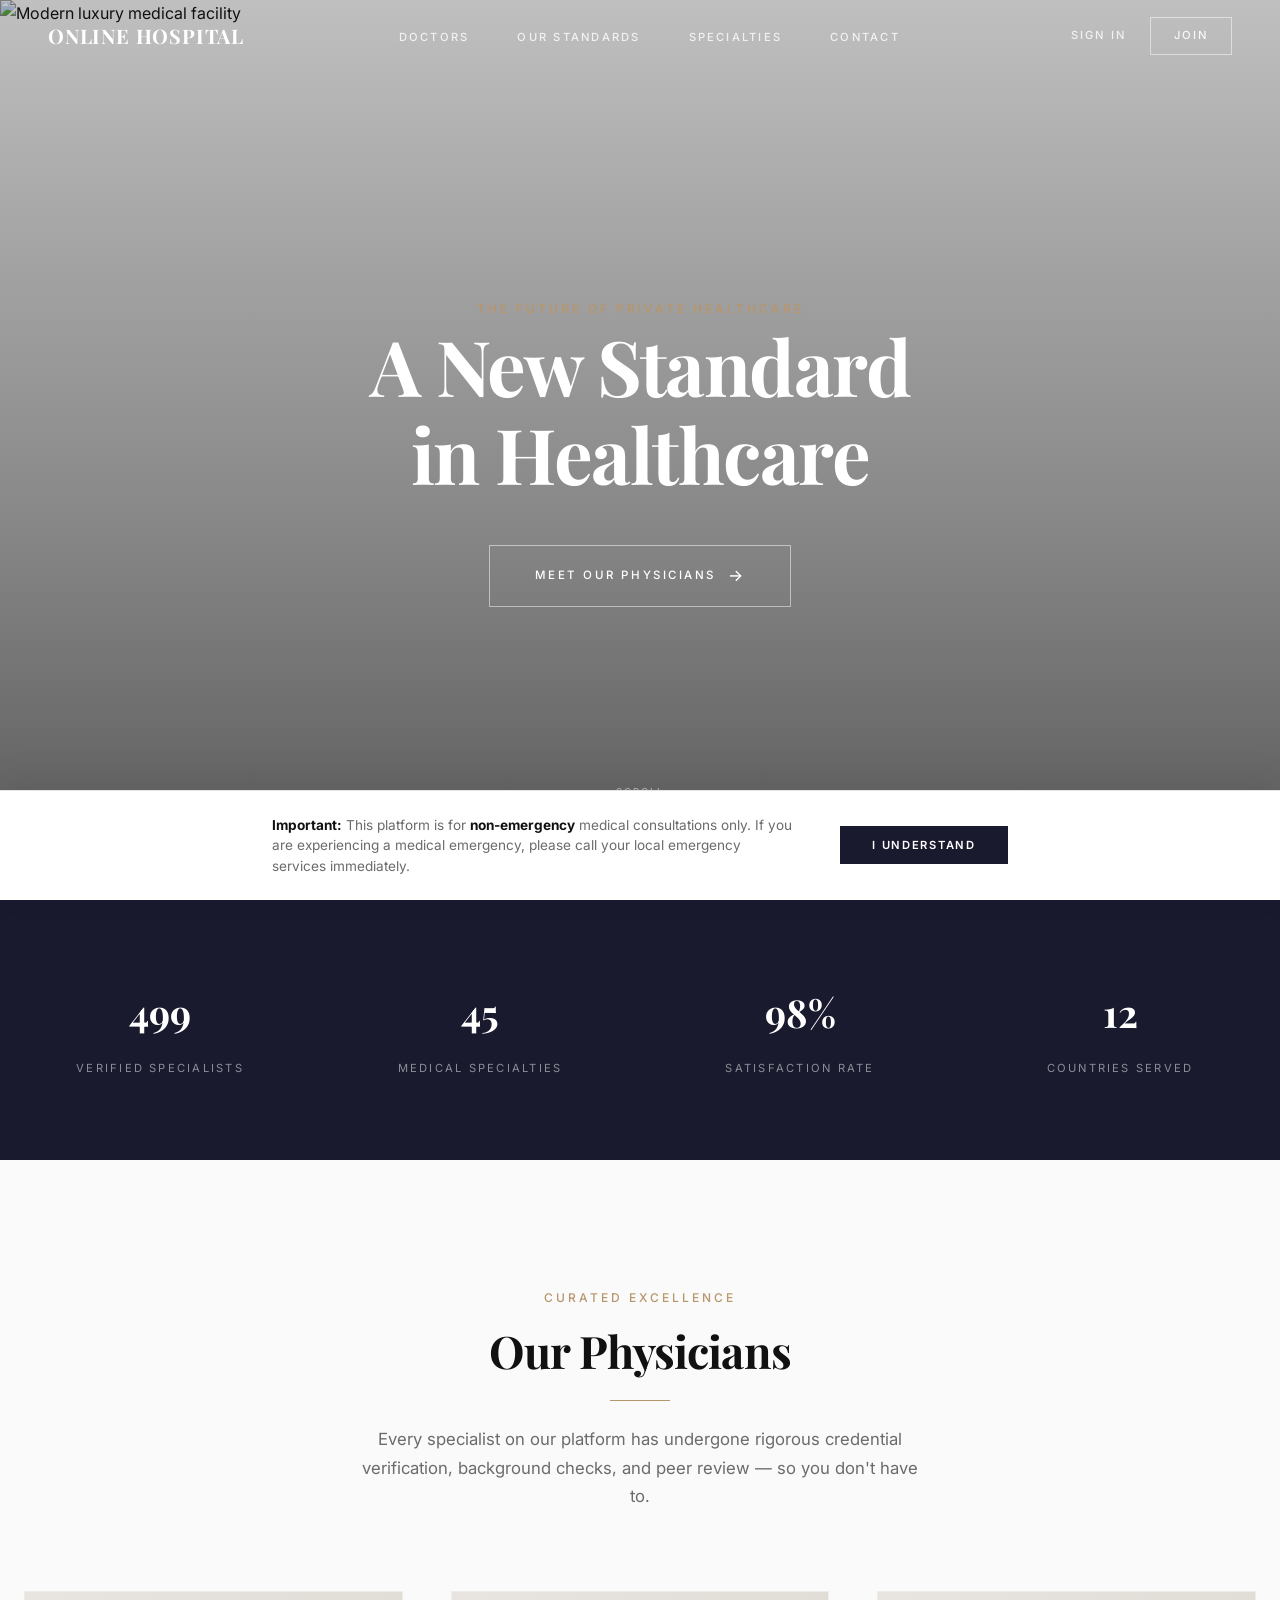
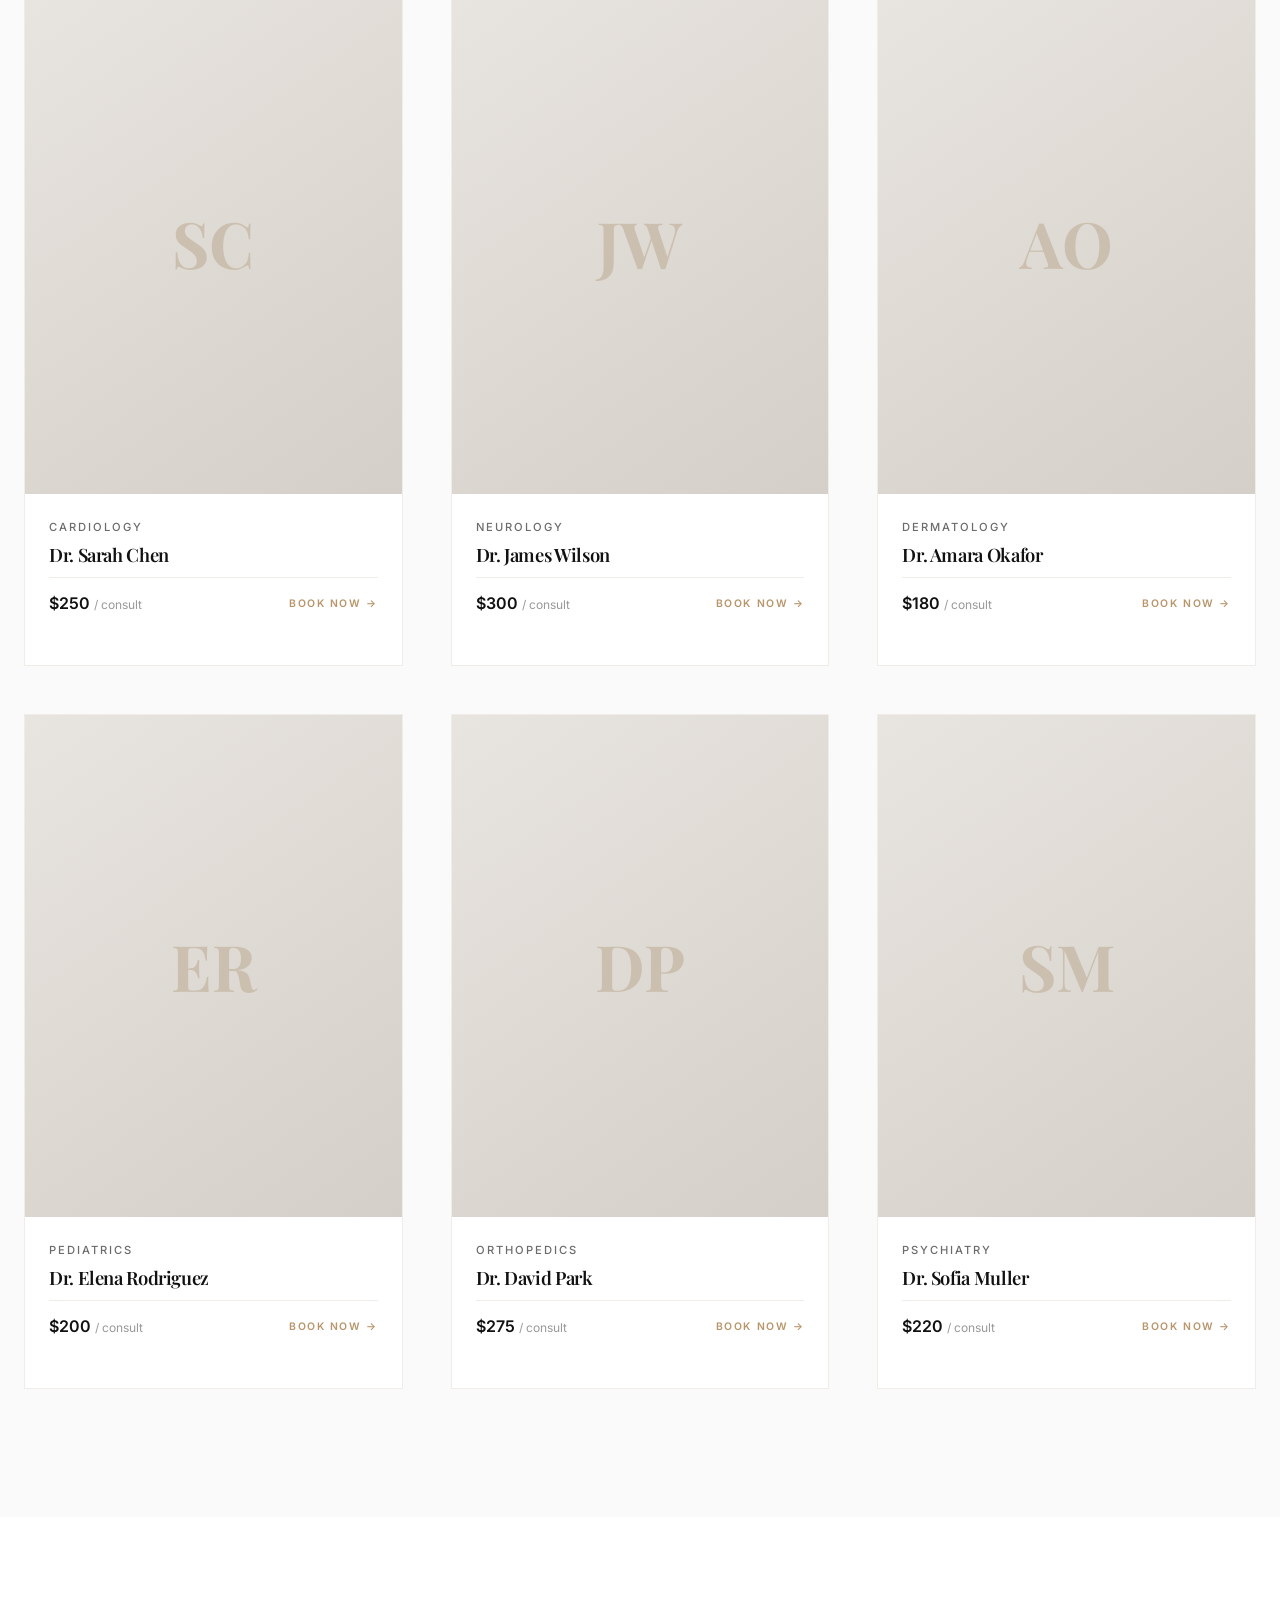
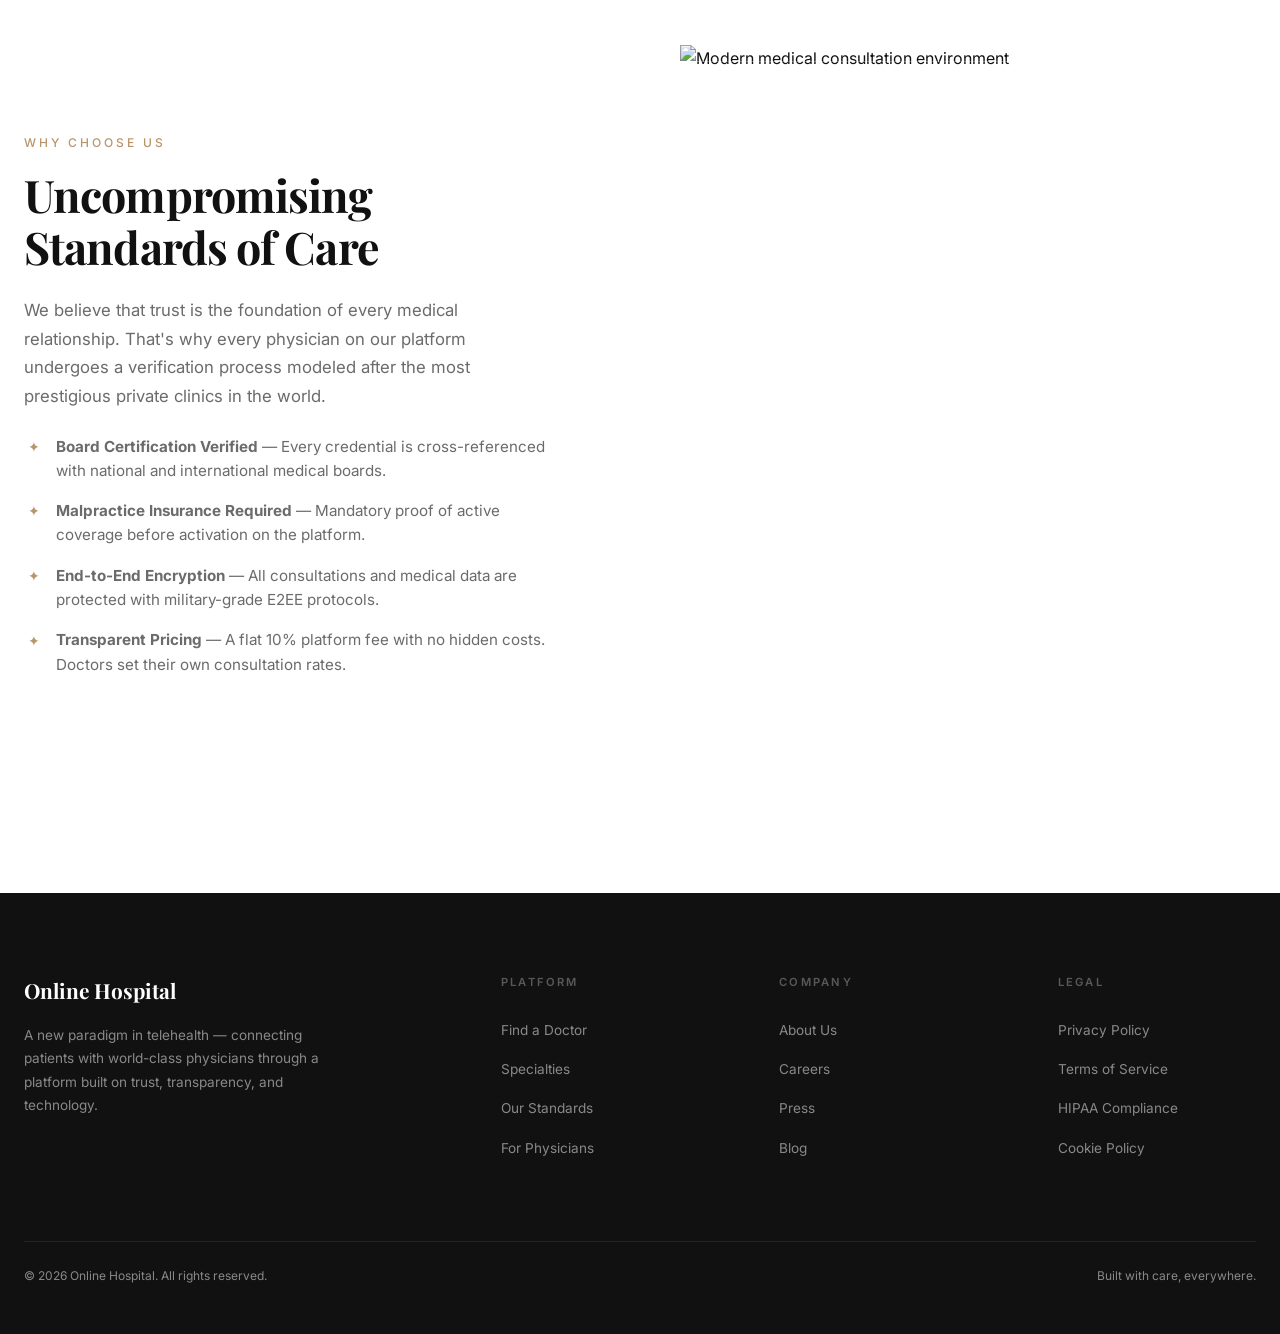
==== index.html @ 2ed3ef81 "Initial commit: Luxury Doctor Dashboard, Auth System, and Database Architecture" ====
<!DOCTYPE html>
<html lang="en">

<head>
    <meta charset="UTF-8">
    <meta name="viewport" content="width=device-width, initial-scale=1.0">
    <title>Online Hospital — A New Standard in Healthcare</title>
    <meta name="description" content="Experience world-class medical consultations with rigorously vetted specialists. Online Hospital connects you with verified doctors in a premium, secure telehealth environment.">

    <!-- Fonts -->
    <link rel="preconnect" href="https://fonts.googleapis.com">
    <link rel="preconnect" href="https://fonts.gstatic.com" crossorigin>
    <link href="https://fonts.googleapis.com/css2?family=Inter:wght@300;400;500;600;700&family=Playfair+Display:ital,wght@0,400;0,600;0,700;1,400&display=swap" rel="stylesheet">

    <!-- Stylesheet -->
    <link rel="stylesheet" href="css/style.css">

    <!-- Favicon (inline SVG) -->
    <link rel="icon" href="data:image/svg+xml,<svg xmlns='http://www.w3.org/2000/svg' viewBox='0 0 100 100'><text y='.9em' font-size='90'>⚕</text></svg>">
</head>

<body>

    <!-- ═══════════════════════════════════════════════
         NAVIGATION
         ═══════════════════════════════════════════════ -->
    <nav class="nav" id="main-nav" role="navigation" aria-label="Main navigation">
        <div class="nav__inner">
            <a href="#" class="nav__logo">ONLINE HOSPITAL</a>

            <ul class="nav__links">
                <li><a href="#doctors" class="nav__link">Doctors</a></li>
                <li><a href="#standards" class="nav__link">Our Standards</a></li>
                <li><a href="#specialties" class="nav__link">Specialties</a></li>
                <li><a href="#contact" class="nav__link">Contact</a></li>
            </ul>

            <div class="nav__auth">
                <a href="login.html" class="nav__link nav__auth-link">Sign In</a>
                <a href="register.html" class="nav__link nav__auth-link nav__auth-link--join">Join</a>
            </div>

            <button class="nav__toggle" id="nav-toggle" aria-label="Toggle navigation">
                <span></span>
                <span></span>
                <span></span>
            </button>
        </div>
    </nav>


    <!-- ═══════════════════════════════════════════════
         HERO SECTION
         ═══════════════════════════════════════════════ -->
    <section class="hero" id="hero">
        <div class="hero__media">
            <img src="https://images.unsplash.com/photo-1631217868264-e5b90bb7e133?q=80&w=2791&auto=format&fit=crop"
                 alt="Modern luxury medical facility"
                 loading="eager">
        </div>
        <div class="hero__overlay"></div>

        <div class="hero__content">
            <span class="text-overline hero__subtitle">The Future of Private Healthcare</span>
            <h1 class="heading-serif heading-serif--hero hero__title">
                A New Standard<br>in Healthcare
            </h1>
            <a href="#doctors" class="hero__cta" id="hero-cta">
                Meet Our Physicians
                <span class="hero__cta-arrow">→</span>
            </a>
        </div>

        <div class="hero__scroll-indicator">
            <span>Scroll</span>
            <div class="hero__scroll-line"></div>
        </div>
    </section>


    <!-- ═══════════════════════════════════════════════
         STATS BAR
         ═══════════════════════════════════════════════ -->
    <section class="stats-bar" aria-label="Platform statistics">
        <div class="stats-bar__inner">
            <div class="stats-bar__item animate-on-scroll">
                <span class="stats-bar__number" data-count="500">0</span>
                <span class="stats-bar__label">Verified Specialists</span>
            </div>
            <div class="stats-bar__item animate-on-scroll">
                <span class="stats-bar__number" data-count="45">0</span>
                <span class="stats-bar__label">Medical Specialties</span>
            </div>
            <div class="stats-bar__item animate-on-scroll">
                <span class="stats-bar__number" data-count="98">0%</span>
                <span class="stats-bar__label">Satisfaction Rate</span>
            </div>
            <div class="stats-bar__item animate-on-scroll">
                <span class="stats-bar__number" data-count="12">0</span>
                <span class="stats-bar__label">Countries Served</span>
            </div>
        </div>
    </section>


    <!-- ═══════════════════════════════════════════════
         DOCTORS GRID ("Bestseller" Section)
         ═══════════════════════════════════════════════ -->
    <section class="section" id="doctors">
        <div class="section__inner">
            <div class="section__header animate-on-scroll">
                <span class="text-overline">Curated Excellence</span>
                <h2 class="heading-serif heading-serif--section">Our Physicians</h2>
                <div class="divider"></div>
                <p class="text-sans">
                    Every specialist on our platform has undergone rigorous credential verification,
                    background checks, and peer review — so you don't have to.
                </p>
            </div>

            <!-- Dynamic content loaded via JS -->
            <div id="doctors-container">
                <!-- Loading skeleton injected by JS -->
            </div>
        </div>
    </section>


    <!-- ═══════════════════════════════════════════════
         OUR STANDARDS (Editorial Section)
         ═══════════════════════════════════════════════ -->
    <section class="section section--alt" id="standards">
        <div class="section__inner">
            <div class="standards animate-on-scroll">
                <div class="standards__content">
                    <span class="text-overline standards__overline">Why Choose Us</span>
                    <h2 class="heading-serif heading-serif--section standards__title">
                        Uncompromising<br>Standards of Care
                    </h2>
                    <p class="standards__text">
                        We believe that trust is the foundation of every medical relationship.
                        That's why every physician on our platform undergoes a verification
                        process modeled after the most prestigious private clinics in the world.
                    </p>
                    <ul class="standards__list">
                        <li>
                            <span class="standards__list-icon">✦</span>
                            <span><strong>Board Certification Verified</strong> — Every credential is cross-referenced with national and international medical boards.</span>
                        </li>
                        <li>
                            <span class="standards__list-icon">✦</span>
                            <span><strong>Malpractice Insurance Required</strong> — Mandatory proof of active coverage before activation on the platform.</span>
                        </li>
                        <li>
                            <span class="standards__list-icon">✦</span>
                            <span><strong>End-to-End Encryption</strong> — All consultations and medical data are protected with military-grade E2EE protocols.</span>
                        </li>
                        <li>
                            <span class="standards__list-icon">✦</span>
                            <span><strong>Transparent Pricing</strong> — A flat 10% platform fee with no hidden costs. Doctors set their own consultation rates.</span>
                        </li>
                    </ul>
                </div>
                <div class="standards__image">
                    <img src="https://images.unsplash.com/photo-1666214280557-f1b5022eb634?q=80&w=2070&auto=format&fit=crop"
                         alt="Modern medical consultation environment"
                         loading="lazy">
                    <div class="standards__image-border"></div>
                </div>
            </div>
        </div>
    </section>


    <!-- ═══════════════════════════════════════════════
         FOOTER
         ═══════════════════════════════════════════════ -->
    <footer class="footer" id="contact">
        <div class="footer__inner">
            <div class="footer__brand">
                <div class="footer__brand-name">Online Hospital</div>
                <p class="footer__brand-text">
                    A new paradigm in telehealth — connecting patients with world-class
                    physicians through a platform built on trust, transparency, and technology.
                </p>
            </div>

            <div class="footer__col">
                <div class="footer__col-title">Platform</div>
                <ul class="footer__links">
                    <li><a href="#doctors">Find a Doctor</a></li>
                    <li><a href="#specialties">Specialties</a></li>
                    <li><a href="#standards">Our Standards</a></li>
                    <li><a href="#">For Physicians</a></li>
                </ul>
            </div>

            <div class="footer__col">
                <div class="footer__col-title">Company</div>
                <ul class="footer__links">
                    <li><a href="#">About Us</a></li>
                    <li><a href="#">Careers</a></li>
                    <li><a href="#">Press</a></li>
                    <li><a href="#">Blog</a></li>
                </ul>
            </div>

            <div class="footer__col">
                <div class="footer__col-title">Legal</div>
                <ul class="footer__links">
                    <li><a href="#">Privacy Policy</a></li>
                    <li><a href="#">Terms of Service</a></li>
                    <li><a href="#">HIPAA Compliance</a></li>
                    <li><a href="#">Cookie Policy</a></li>
                </ul>
            </div>
        </div>

        <div class="footer__bottom">
            <span>&copy; 2026 Online Hospital. All rights reserved.</span>
            <span>Built with care, everywhere.</span>
        </div>
    </footer>


    <!-- ═══════════════════════════════════════════════
         NON-EMERGENCY LEGAL GATEKEEPER
         ═══════════════════════════════════════════════ -->
    <div class="emergency-banner" id="emergency-banner" role="alert">
        <p class="emergency-banner__text">
            <strong>Important:</strong> This platform is for <strong>non-emergency</strong> medical consultations only.
            If you are experiencing a medical emergency, please call your local emergency services immediately.
        </p>
        <button class="emergency-banner__btn" id="emergency-confirm" onclick="dismissEmergencyBanner()">
            I Understand
        </button>
    </div>


    <!-- ═══════════════════════════════════════════════
         JAVASCRIPT
         ═══════════════════════════════════════════════ -->
    <script>
    (function () {
        'use strict';

        // ── Configuration ───────────────────────────
        const API_URL = 'api/get_doctors.php';
        const SKELETON_COUNT = 6;

        // High-quality portrait placeholders (medical professional style)
        const PORTRAIT_POOL = [
            'https://images.unsplash.com/photo-1612349317150-e413f6a5b16d?q=80&w=600&auto=format&fit=crop&crop=face',
            'https://images.unsplash.com/photo-1559839734-2b71ea197ec2?q=80&w=600&auto=format&fit=crop&crop=face',
            'https://images.unsplash.com/photo-1622253692010-333f2da6031d?q=80&w=600&auto=format&fit=crop&crop=face',
            'https://images.unsplash.com/photo-1594824476967-48c8b964273f?q=80&w=600&auto=format&fit=crop&crop=face',
            'https://images.unsplash.com/photo-1537368910025-700350fe46c7?q=80&w=600&auto=format&fit=crop&crop=face',
            'https://images.unsplash.com/photo-1582750433449-648ed127bb54?q=80&w=600&auto=format&fit=crop&crop=face',
        ];

        // ── DOM References ──────────────────────────
        const doctorsContainer = document.getElementById('doctors-container');
        const nav = document.getElementById('main-nav');
        const emergencyBanner = document.getElementById('emergency-banner');


        // ── 1. Navigation Scroll Effect ─────────────
        let lastScroll = 0;
        window.addEventListener('scroll', () => {
            const scrollY = window.scrollY;
            if (scrollY > 80) {
                nav.classList.add('nav--scrolled');
            } else {
                nav.classList.remove('nav--scrolled');
            }
            lastScroll = scrollY;
        }, { passive: true });


        // ── 2. Scroll Animations (IntersectionObserver) ──
        const animateElements = document.querySelectorAll('.animate-on-scroll');
        if ('IntersectionObserver' in window) {
            const observer = new IntersectionObserver((entries) => {
                entries.forEach((entry) => {
                    if (entry.isIntersecting) {
                        entry.target.classList.add('animate-on-scroll--visible');
                        observer.unobserve(entry.target);
                    }
                });
            }, {
                threshold: 0.15,
                rootMargin: '0px 0px -50px 0px'
            });

            animateElements.forEach(el => observer.observe(el));
        } else {
            // Fallback: make all visible
            animateElements.forEach(el => el.classList.add('animate-on-scroll--visible'));
        }


        // ── 3. Counter Animation for Stats ──────────
        const counters = document.querySelectorAll('[data-count]');
        const counterObserver = new IntersectionObserver((entries) => {
            entries.forEach(entry => {
                if (entry.isIntersecting) {
                    const el = entry.target;
                    const target = parseInt(el.dataset.count, 10);
                    const suffix = el.textContent.replace(/[0-9]/g, '');
                    animateCounter(el, target, suffix);
                    counterObserver.unobserve(el);
                }
            });
        }, { threshold: 0.5 });

        counters.forEach(c => counterObserver.observe(c));

        function animateCounter(el, target, suffix) {
            const duration = 1800;
            const start = performance.now();

            function tick(now) {
                const elapsed = now - start;
                const progress = Math.min(elapsed / duration, 1);
                // Ease out cubic
                const ease = 1 - Math.pow(1 - progress, 3);
                const current = Math.round(ease * target);
                el.textContent = current.toLocaleString() + suffix;
                if (progress < 1) requestAnimationFrame(tick);
            }
            requestAnimationFrame(tick);
        }


        // ── 4. Emergency Banner ─────────────────────
        window.dismissEmergencyBanner = function () {
            emergencyBanner.classList.add('emergency-banner--hidden');
            sessionStorage.setItem('emergency_confirmed', 'true');
        };

        // Check if already confirmed this session
        if (sessionStorage.getItem('emergency_confirmed') === 'true') {
            emergencyBanner.classList.add('emergency-banner--hidden');
        }


        // ── 5. Skeleton Loader ──────────────────────
        function renderSkeletons() {
            let html = '<div class="loading-grid">';
            for (let i = 0; i < SKELETON_COUNT; i++) {
                html += `
                    <div class="skeleton-card">
                        <div class="skeleton-card__img"></div>
                        <div class="skeleton-card__body">
                            <div class="skeleton-card__line skeleton-card__line--short"></div>
                            <div class="skeleton-card__line"></div>
                            <div class="skeleton-card__line skeleton-card__line--xs"></div>
                        </div>
                    </div>`;
            }
            html += '</div>';
            doctorsContainer.innerHTML = html;
        }


        // ── 6. Doctor Card Builder ──────────────────
        function buildDoctorCard(doctor, index) {
            // Derive display name from email (before @), or use fallback
            const rawName = doctor.email
                ? doctor.email.split('@')[0].replace(/[._]/g, ' ')
                : 'Physician';
            const displayName = rawName
                .split(' ')
                .map(w => w.charAt(0).toUpperCase() + w.slice(1))
                .join(' ');

            const initials = displayName.split(' ').map(w => w[0]).join('').substring(0, 2).toUpperCase();

            const specialty = doctor.specialties || 'General Medicine';
            const fee = doctor.consultation_fee
                ? `$${parseFloat(doctor.consultation_fee).toFixed(0)}`
                : 'Inquire';

            const portrait = PORTRAIT_POOL[index % PORTRAIT_POOL.length];

            return `
            <article class="doctor-card animate-on-scroll" data-uuid="${doctor.uuid || ''}">
                <div class="doctor-card__image-wrapper">
                    <img src="${portrait}"
                         alt="Dr. ${displayName}"
                         loading="lazy"
                         onerror="this.parentElement.innerHTML='<div class=\\'doctor-card__avatar-placeholder\\'>${initials}</div>'">
                    <span class="doctor-card__badge">Verified</span>
                </div>
                <div class="doctor-card__body">
                    <span class="text-label doctor-card__specialty">${specialty}</span>
                    <h3 class="heading-serif heading-serif--card doctor-card__name">Dr. ${displayName}</h3>
                    <div class="doctor-card__meta">
                        <span class="doctor-card__fee">${fee} <span>/ consult</span></span>
                        <span class="doctor-card__cta">Book Now →</span>
                    </div>
                </div>
            </article>`;
        }


        // ── 7. Render Empty State ───────────────────
        function renderEmptyState() {
            doctorsContainer.innerHTML = `
                <div class="empty-state">
                    <div class="empty-state__icon">⚕</div>
                    <h3 class="empty-state__title">Coming Soon</h3>
                    <p class="empty-state__text">
                        Our verification team is currently reviewing physician applications.<br>
                        Check back shortly to meet our curated specialists.
                    </p>
                </div>`;
        }


        // ── 8. Render Demo Doctors (Fallback) ───────
        function renderDemoDoctors() {
            const demoDoctors = [
                { email: 'sarah.chen@hospital.com', specialties: 'Cardiology', consultation_fee: '250', uuid: 'demo-1' },
                { email: 'james.wilson@hospital.com', specialties: 'Neurology', consultation_fee: '300', uuid: 'demo-2' },
                { email: 'amara.okafor@hospital.com', specialties: 'Dermatology', consultation_fee: '180', uuid: 'demo-3' },
                { email: 'elena.rodriguez@hospital.com', specialties: 'Pediatrics', consultation_fee: '200', uuid: 'demo-4' },
                { email: 'david.park@hospital.com', specialties: 'Orthopedics', consultation_fee: '275', uuid: 'demo-5' },
                { email: 'sofia.muller@hospital.com', specialties: 'Psychiatry', consultation_fee: '220', uuid: 'demo-6' },
            ];

            let html = '<div class="doctor-grid">';
            demoDoctors.forEach((doc, i) => {
                html += buildDoctorCard(doc, i);
            });
            html += '</div>';
            doctorsContainer.innerHTML = html;

            // Re-observe new cards for scroll animation
            requestAnimationFrame(() => {
                document.querySelectorAll('.doctor-card.animate-on-scroll').forEach(el => {
                    if ('IntersectionObserver' in window) {
                        const obs = new IntersectionObserver((entries) => {
                            entries.forEach(entry => {
                                if (entry.isIntersecting) {
                                    entry.target.style.animationDelay = `${Array.from(entry.target.parentElement.children).indexOf(entry.target) * 0.1}s`;
                                    entry.target.classList.add('animate-on-scroll--visible');
                                    obs.unobserve(entry.target);
                                }
                            });
                        }, { threshold: 0.1 });
                        obs.observe(el);
                    } else {
                        el.classList.add('animate-on-scroll--visible');
                    }
                });
            });
        }


        // ── 9. Fetch Doctors from API ───────────────
        async function fetchDoctors() {
            renderSkeletons();

            try {
                const response = await fetch(API_URL);

                if (response.status === 404) {
                    // No verified doctors yet — show demo data
                    setTimeout(() => renderDemoDoctors(), 800);
                    return;
                }

                if (!response.ok) {
                    throw new Error(`HTTP ${response.status}`);
                }

                const data = await response.json();

                if (!data.records || data.records.length === 0) {
                    setTimeout(() => renderDemoDoctors(), 800);
                    return;
                }

                // Render real doctors
                let html = '<div class="doctor-grid">';
                data.records.forEach((doc, i) => {
                    html += buildDoctorCard(doc, i);
                });
                html += '</div>';

                setTimeout(() => {
                    doctorsContainer.innerHTML = html;

                    // Stagger card animations
                    requestAnimationFrame(() => {
                        document.querySelectorAll('.doctor-card.animate-on-scroll').forEach((el, idx) => {
                            setTimeout(() => {
                                el.classList.add('animate-on-scroll--visible');
                            }, idx * 100);
                        });
                    });
                }, 600);

            } catch (err) {
                console.warn('API unavailable, using demo data:', err.message);
                setTimeout(() => renderDemoDoctors(), 800);
            }
        }


        // ── 10. Smooth Scroll for Anchor Links ──────
        document.querySelectorAll('a[href^="#"]').forEach(link => {
            link.addEventListener('click', (e) => {
                const targetId = link.getAttribute('href');
                if (targetId === '#') return;
                const target = document.querySelector(targetId);
                if (target) {
                    e.preventDefault();
                    target.scrollIntoView({ behavior: 'smooth', block: 'start' });
                }
            });
        });


        // ── Initialize ─────────────────────────────
        fetchDoctors();

    })();
    </script>

</body>

</html>
---- css/style.css ----
/* ═══════════════════════════════════════════════════════
   ONLINE HOSPITAL — Luxury Concierge Aesthetic
   Typography: Playfair Display (Serif) + Inter (Sans)
   Palette: Alabaster, Onyx, Warm Taupe, Soft Gold
   ═══════════════════════════════════════════════════════ */

/* ── 0. CSS Custom Properties (Design Tokens) ────────── */
:root {
  /* Colors */
  --color-bg:           #FAFAFA;
  --color-bg-pure:      #FFFFFF;
  --color-text:         #111111;
  --color-text-muted:   #6B6B6B;
  --color-text-light:   #999999;
  --color-accent:       #1A1A2E;     /* Deep Navy */
  --color-accent-warm:  #B8956A;     /* Soft Gold / Bronze */
  --color-accent-taupe: #C4B5A0;     /* Warm Taupe */
  --color-border:       #E8E4DF;
  --color-border-light: #F0ECE8;
  --color-hero-overlay: rgba(17, 17, 17, 0.45);
  --color-card-hover:   #FDFCFB;

  /* Typography */
  --font-serif:   'Playfair Display', 'Georgia', serif;
  --font-sans:    'Inter', 'Helvetica Neue', Arial, sans-serif;

  /* Spacing */
  --space-xs:  0.5rem;
  --space-sm:  1rem;
  --space-md:  1.5rem;
  --space-lg:  3rem;
  --space-xl:  5rem;
  --space-2xl: 8rem;

  /* Layout */
  --max-width: 1280px;
  --nav-height: 72px;

  /* Transitions */
  --ease-out: cubic-bezier(0.25, 0.46, 0.45, 0.94);
  --ease-smooth: cubic-bezier(0.4, 0, 0.2, 1);
}


/* ── 1. Reset & Base ─────────────────────────────────── */
*, *::before, *::after {
  margin: 0;
  padding: 0;
  box-sizing: border-box;
}

html {
  font-size: 16px;
  scroll-behavior: smooth;
  -webkit-font-smoothing: antialiased;
  -moz-osx-font-smoothing: grayscale;
}

body {
  font-family: var(--font-sans);
  color: var(--color-text);
  background-color: var(--color-bg);
  line-height: 1.7;
  overflow-x: hidden;
}

img {
  display: block;
  max-width: 100%;
  height: auto;
}

a {
  text-decoration: none;
  color: inherit;
}

button {
  font-family: inherit;
  cursor: pointer;
  border: none;
  background: none;
}

::selection {
  background: var(--color-accent-warm);
  color: var(--color-bg-pure);
}


/* ── 2. Typography ───────────────────────────────────── */
.heading-serif {
  font-family: var(--font-serif);
  font-weight: 700;
  line-height: 1.15;
  letter-spacing: -0.02em;
  color: var(--color-text);
}

.heading-serif--hero {
  font-size: clamp(2.8rem, 6vw, 5.5rem);
  color: var(--color-bg-pure);
}

.heading-serif--section {
  font-size: clamp(2rem, 3.5vw, 3.2rem);
}

.heading-serif--card {
  font-size: 1.15rem;
  font-weight: 600;
}

.text-sans {
  font-family: var(--font-sans);
  font-weight: 400;
  line-height: 1.7;
}

.text-label {
  font-family: var(--font-sans);
  font-weight: 500;
  font-size: 0.7rem;
  letter-spacing: 0.18em;
  text-transform: uppercase;
  color: var(--color-text-muted);
}

.text-overline {
  font-family: var(--font-sans);
  font-weight: 500;
  font-size: 0.75rem;
  letter-spacing: 0.25em;
  text-transform: uppercase;
  color: var(--color-accent-warm);
}


/* ── 3. Navigation ───────────────────────────────────── */
.nav {
  position: fixed;
  top: 0;
  left: 0;
  right: 0;
  height: var(--nav-height);
  z-index: 1000;
  display: flex;
  align-items: center;
  justify-content: center;
  padding: 0 var(--space-lg);
  transition: background-color 0.4s var(--ease-smooth),
              box-shadow 0.4s var(--ease-smooth),
              backdrop-filter 0.4s var(--ease-smooth);
}

.nav--scrolled {
  background-color: rgba(250, 250, 250, 0.92);
  backdrop-filter: blur(20px);
  -webkit-backdrop-filter: blur(20px);
  box-shadow: 0 1px 0 var(--color-border);
}

.nav__inner {
  display: flex;
  align-items: center;
  justify-content: space-between;
  width: 100%;
  max-width: var(--max-width);
}

.nav__logo {
  font-family: var(--font-serif);
  font-weight: 700;
  font-size: 1.25rem;
  letter-spacing: 0.04em;
  color: var(--color-bg-pure);
  transition: color 0.4s var(--ease-smooth);
}

.nav--scrolled .nav__logo {
  color: var(--color-text);
}

.nav__links {
  display: flex;
  align-items: center;
  gap: var(--space-lg);
  list-style: none;
}

.nav__link {
  font-family: var(--font-sans);
  font-weight: 500;
  font-size: 0.7rem;
  letter-spacing: 0.2em;
  text-transform: uppercase;
  color: rgba(255, 255, 255, 0.8);
  transition: color 0.3s var(--ease-smooth);
  position: relative;
}

.nav__link::after {
  content: '';
  position: absolute;
  bottom: -4px;
  left: 0;
  width: 0;
  height: 1px;
  background-color: var(--color-accent-warm);
  transition: width 0.3s var(--ease-smooth);
}

.nav__link:hover::after {
  width: 100%;
}

.nav__link:hover {
  color: var(--color-bg-pure);
}

.nav--scrolled .nav__link {
  color: var(--color-text-muted);
}

.nav--scrolled .nav__link:hover {
  color: var(--color-text);
}

/* Mobile nav toggle */
.nav__toggle {
  display: none;
  flex-direction: column;
  gap: 5px;
  padding: 4px;
}

.nav__toggle span {
  display: block;
  width: 22px;
  height: 1.5px;
  background-color: var(--color-bg-pure);
  transition: background-color 0.3s var(--ease-smooth);
}

.nav--scrolled .nav__toggle span {
  background-color: var(--color-text);
}

/* Auth nav group (Sign In + Join) */
.nav__auth {
  display: flex;
  align-items: center;
  gap: 1.5rem;
  margin-left: 1rem;
}

.nav__auth-link {
  font-family: var(--font-sans);
  font-weight: 500;
  font-size: 0.7rem;
  letter-spacing: 0.2em;
  text-transform: uppercase;
  transition: color 0.3s var(--ease-smooth), border-color 0.3s var(--ease-smooth);
}

.nav__auth-link--join {
  padding: 0.5rem 1.4rem;
  border: 1px solid rgba(255, 255, 255, 0.5);
  color: rgba(255, 255, 255, 0.9);
  transition: all 0.35s var(--ease-smooth);
}

.nav__auth-link--join:hover {
  background-color: var(--color-bg-pure);
  color: var(--color-text);
  border-color: var(--color-bg-pure);
}

.nav--scrolled .nav__auth-link--join {
  border-color: var(--color-text);
  color: var(--color-text);
}

.nav--scrolled .nav__auth-link--join:hover {
  background-color: var(--color-text);
  color: var(--color-bg-pure);
  border-color: var(--color-text);
}


/* ── 4. Hero Section ─────────────────────────────────── */
.hero {
  position: relative;
  width: 100%;
  height: 100vh;
  min-height: 600px;
  display: flex;
  align-items: center;
  justify-content: center;
  overflow: hidden;
}

.hero__media {
  position: absolute;
  inset: 0;
  z-index: 0;
}

.hero__media img,
.hero__media video {
  width: 100%;
  height: 100%;
  object-fit: cover;
  object-position: center 30%;
}

.hero__overlay {
  position: absolute;
  inset: 0;
  background: linear-gradient(
    180deg,
    rgba(17, 17, 17, 0.25) 0%,
    rgba(17, 17, 17, 0.50) 60%,
    rgba(17, 17, 17, 0.70) 100%
  );
  z-index: 1;
}

.hero__content {
  position: relative;
  z-index: 2;
  text-align: center;
  max-width: 780px;
  padding: 0 var(--space-md);
  animation: heroFadeIn 1.2s var(--ease-out) forwards;
}

.hero__subtitle {
  margin-bottom: var(--space-md);
}

.hero__title {
  margin-bottom: var(--space-lg);
}

.hero__cta {
  display: inline-flex;
  align-items: center;
  gap: 0.75rem;
  padding: 1rem 2.8rem;
  border: 1px solid rgba(255, 255, 255, 0.5);
  color: var(--color-bg-pure);
  font-family: var(--font-sans);
  font-weight: 500;
  font-size: 0.72rem;
  letter-spacing: 0.22em;
  text-transform: uppercase;
  transition: all 0.4s var(--ease-smooth);
  position: relative;
  overflow: hidden;
}

.hero__cta::before {
  content: '';
  position: absolute;
  inset: 0;
  background: var(--color-bg-pure);
  transform: scaleX(0);
  transform-origin: left;
  transition: transform 0.5s var(--ease-smooth);
  z-index: -1;
}

.hero__cta:hover {
  color: var(--color-text);
  border-color: var(--color-bg-pure);
}

.hero__cta:hover::before {
  transform: scaleX(1);
}

.hero__cta-arrow {
  transition: transform 0.3s var(--ease-smooth);
  font-size: 1rem;
}

.hero__cta:hover .hero__cta-arrow {
  transform: translateX(4px);
}

.hero__scroll-indicator {
  position: absolute;
  bottom: var(--space-lg);
  left: 50%;
  transform: translateX(-50%);
  z-index: 2;
  display: flex;
  flex-direction: column;
  align-items: center;
  gap: 0.75rem;
  color: rgba(255, 255, 255, 0.5);
  animation: scrollBounce 2s infinite;
}

.hero__scroll-indicator span {
  font-size: 0.6rem;
  letter-spacing: 0.2em;
  text-transform: uppercase;
  font-family: var(--font-sans);
  font-weight: 500;
}

.hero__scroll-line {
  width: 1px;
  height: 40px;
  background: linear-gradient(to bottom, rgba(255,255,255,0.5), transparent);
}


/* ── 5. Section Containers ───────────────────────────── */
.section {
  padding: var(--space-2xl) var(--space-md);
}

.section__inner {
  max-width: var(--max-width);
  margin: 0 auto;
}

.section__header {
  text-align: center;
  margin-bottom: var(--space-xl);
}

.section__header .text-overline {
  margin-bottom: var(--space-sm);
  display: block;
}

.section__header .heading-serif--section {
  margin-bottom: var(--space-md);
}

.section__header .text-sans {
  max-width: 560px;
  margin: 0 auto;
  color: var(--color-text-muted);
  font-size: 1.05rem;
}

.section--alt {
  background-color: var(--color-bg-pure);
}

/* Divider */
.divider {
  width: 60px;
  height: 1px;
  background-color: var(--color-accent-warm);
  margin: var(--space-md) auto;
}


/* ── 6. Doctor Grid ("Bestseller" Cards) ─────────────── */
.doctor-grid {
  display: grid;
  grid-template-columns: repeat(auto-fill, minmax(290px, 1fr));
  gap: var(--space-lg);
}

.doctor-card {
  background: var(--color-bg-pure);
  border: 1px solid var(--color-border-light);
  overflow: hidden;
  transition: all 0.5s var(--ease-smooth);
  position: relative;
  cursor: pointer;
}

.doctor-card:hover {
  box-shadow: 0 20px 60px rgba(0, 0, 0, 0.08);
  transform: translateY(-4px);
}

.doctor-card__image-wrapper {
  position: relative;
  width: 100%;
  aspect-ratio: 3 / 4;
  overflow: hidden;
  background: linear-gradient(145deg, #E8E4DF 0%, #D4CFC8 100%);
}

.doctor-card__image-wrapper img {
  width: 100%;
  height: 100%;
  object-fit: cover;
  transition: transform 0.7s var(--ease-smooth);
}

.doctor-card:hover .doctor-card__image-wrapper img {
  transform: scale(1.04);
}

.doctor-card__badge {
  position: absolute;
  top: var(--space-sm);
  left: var(--space-sm);
  background: var(--color-bg-pure);
  padding: 0.35rem 0.75rem;
  font-size: 0.6rem;
  letter-spacing: 0.15em;
  text-transform: uppercase;
  font-weight: 600;
  color: var(--color-accent-warm);
  border: 1px solid var(--color-border);
}

.doctor-card__body {
  padding: var(--space-md) var(--space-md) var(--space-lg);
}

.doctor-card__specialty {
  display: block;
  margin-bottom: 0.4rem;
}

.doctor-card__name {
  margin-bottom: 0.75rem;
  transition: color 0.3s var(--ease-smooth);
}

.doctor-card:hover .doctor-card__name {
  color: var(--color-accent-warm);
}

.doctor-card__meta {
  display: flex;
  align-items: center;
  justify-content: space-between;
  padding-top: 0.75rem;
  border-top: 1px solid var(--color-border-light);
}

.doctor-card__fee {
  font-family: var(--font-sans);
  font-weight: 600;
  font-size: 1rem;
  color: var(--color-text);
}

.doctor-card__fee span {
  font-weight: 400;
  font-size: 0.75rem;
  color: var(--color-text-light);
}

.doctor-card__cta {
  font-size: 0.65rem;
  letter-spacing: 0.15em;
  text-transform: uppercase;
  font-weight: 600;
  color: var(--color-accent-warm);
  display: inline-flex;
  align-items: center;
  gap: 0.4rem;
  transition: gap 0.3s var(--ease-smooth);
}

.doctor-card:hover .doctor-card__cta {
  gap: 0.7rem;
}

/* Placeholder avatar (when no image) */
.doctor-card__avatar-placeholder {
  width: 100%;
  height: 100%;
  display: flex;
  align-items: center;
  justify-content: center;
  font-family: var(--font-serif);
  font-size: 4rem;
  font-weight: 700;
  color: var(--color-accent-taupe);
  opacity: 0.7;
}


/* ── 7. Standards / Editorial Section ────────────────── */
.standards {
  display: grid;
  grid-template-columns: 1fr 1fr;
  gap: var(--space-xl);
  align-items: center;
}

.standards__content {
  padding-right: var(--space-lg);
}

.standards__overline {
  margin-bottom: var(--space-sm);
  display: block;
}

.standards__title {
  margin-bottom: var(--space-md);
}

.standards__text {
  color: var(--color-text-muted);
  font-size: 1.05rem;
  margin-bottom: var(--space-md);
}

.standards__list {
  list-style: none;
  display: flex;
  flex-direction: column;
  gap: var(--space-sm);
}

.standards__list li {
  display: flex;
  align-items: flex-start;
  gap: 0.75rem;
  font-size: 0.95rem;
  color: var(--color-text-muted);
  line-height: 1.6;
}

.standards__list-icon {
  flex-shrink: 0;
  width: 20px;
  height: 20px;
  margin-top: 3px;
  display: flex;
  align-items: center;
  justify-content: center;
  color: var(--color-accent-warm);
  font-size: 0.85rem;
}

.standards__image {
  position: relative;
  aspect-ratio: 4 / 5;
  overflow: hidden;
}

.standards__image img {
  width: 100%;
  height: 100%;
  object-fit: cover;
}

.standards__image-border {
  position: absolute;
  inset: var(--space-sm);
  border: 1px solid rgba(255, 255, 255, 0.3);
  pointer-events: none;
}


/* ── 8. Stats Bar ────────────────────────────────────── */
.stats-bar {
  background-color: var(--color-accent);
  padding: var(--space-xl) var(--space-md);
}

.stats-bar__inner {
  max-width: var(--max-width);
  margin: 0 auto;
  display: grid;
  grid-template-columns: repeat(4, 1fr);
  gap: var(--space-lg);
  text-align: center;
}

.stats-bar__item {
  padding: 0 var(--space-sm);
}

.stats-bar__number {
  font-family: var(--font-serif);
  font-size: clamp(2rem, 3vw, 3rem);
  font-weight: 700;
  color: var(--color-bg-pure);
  margin-bottom: 0.5rem;
  display: block;
}

.stats-bar__label {
  font-family: var(--font-sans);
  font-size: 0.7rem;
  letter-spacing: 0.2em;
  text-transform: uppercase;
  color: rgba(255, 255, 255, 0.5);
}


/* ── 9. Non-Emergency Prompt (Legal Gatekeeper) ──────── */
.emergency-banner {
  position: fixed;
  bottom: 0;
  left: 0;
  right: 0;
  z-index: 2000;
  background: var(--color-bg-pure);
  border-top: 1px solid var(--color-border);
  padding: var(--space-md) var(--space-lg);
  display: flex;
  align-items: center;
  justify-content: center;
  gap: var(--space-lg);
  box-shadow: 0 -10px 40px rgba(0, 0, 0, 0.06);
  transform: translateY(0);
  transition: transform 0.5s var(--ease-smooth);
}

.emergency-banner--hidden {
  transform: translateY(100%);
  pointer-events: none;
}

.emergency-banner__text {
  font-size: 0.85rem;
  color: var(--color-text-muted);
  max-width: 520px;
  line-height: 1.5;
}

.emergency-banner__text strong {
  color: var(--color-text);
}

.emergency-banner__btn {
  padding: 0.75rem 2rem;
  background-color: var(--color-accent);
  color: var(--color-bg-pure);
  font-family: var(--font-sans);
  font-weight: 600;
  font-size: 0.7rem;
  letter-spacing: 0.15em;
  text-transform: uppercase;
  transition: background-color 0.3s var(--ease-smooth);
  white-space: nowrap;
  flex-shrink: 0;
}

.emergency-banner__btn:hover {
  background-color: #2a2a4e;
}


/* ── 10. Footer ──────────────────────────────────────── */
.footer {
  background-color: var(--color-text);
  color: rgba(255, 255, 255, 0.5);
  padding: var(--space-xl) var(--space-md) var(--space-lg);
}

.footer__inner {
  max-width: var(--max-width);
  margin: 0 auto;
  display: grid;
  grid-template-columns: 2fr 1fr 1fr 1fr;
  gap: var(--space-xl);
}

.footer__brand-name {
  font-family: var(--font-serif);
  font-size: 1.3rem;
  font-weight: 700;
  color: var(--color-bg-pure);
  margin-bottom: var(--space-sm);
}

.footer__brand-text {
  font-size: 0.85rem;
  line-height: 1.7;
  max-width: 320px;
}

.footer__col-title {
  font-family: var(--font-sans);
  font-weight: 600;
  font-size: 0.7rem;
  letter-spacing: 0.2em;
  text-transform: uppercase;
  color: rgba(255, 255, 255, 0.3);
  margin-bottom: var(--space-md);
}

.footer__links {
  list-style: none;
  display: flex;
  flex-direction: column;
  gap: 0.75rem;
}

.footer__links a {
  font-size: 0.85rem;
  transition: color 0.3s var(--ease-smooth);
}

.footer__links a:hover {
  color: var(--color-bg-pure);
}

.footer__bottom {
  max-width: var(--max-width);
  margin: var(--space-xl) auto 0;
  padding-top: var(--space-md);
  border-top: 1px solid rgba(255, 255, 255, 0.08);
  display: flex;
  align-items: center;
  justify-content: space-between;
  font-size: 0.75rem;
}


/* ── 11. Loading State ───────────────────────────────── */
.loading-grid {
  display: grid;
  grid-template-columns: repeat(auto-fill, minmax(290px, 1fr));
  gap: var(--space-lg);
}

.skeleton-card {
  overflow: hidden;
  border: 1px solid var(--color-border-light);
}

.skeleton-card__img {
  width: 100%;
  aspect-ratio: 3 / 4;
  background: linear-gradient(110deg, #F0ECE8 30%, #FAF8F6 50%, #F0ECE8 70%);
  background-size: 200% 100%;
  animation: shimmer 1.5s infinite;
}

.skeleton-card__body {
  padding: var(--space-md);
}

.skeleton-card__line {
  height: 12px;
  border-radius: 6px;
  background: linear-gradient(110deg, #F0ECE8 30%, #FAF8F6 50%, #F0ECE8 70%);
  background-size: 200% 100%;
  animation: shimmer 1.5s infinite;
  margin-bottom: 0.75rem;
}

.skeleton-card__line--short {
  width: 60%;
}

.skeleton-card__line--xs {
  width: 35%;
}


/* ── 12. Empty State ─────────────────────────────────── */
.empty-state {
  text-align: center;
  padding: var(--space-xl) var(--space-md);
}

.empty-state__icon {
  font-size: 3rem;
  margin-bottom: var(--space-md);
  opacity: 0.3;
}

.empty-state__title {
  font-family: var(--font-serif);
  font-size: 1.5rem;
  margin-bottom: var(--space-sm);
}

.empty-state__text {
  color: var(--color-text-muted);
  font-size: 0.95rem;
}


/* ── 13. Animations ──────────────────────────────────── */
@keyframes heroFadeIn {
  from {
    opacity: 0;
    transform: translateY(30px);
  }
  to {
    opacity: 1;
    transform: translateY(0);
  }
}

@keyframes scrollBounce {
  0%, 100% { transform: translateX(-50%) translateY(0); }
  50% { transform: translateX(-50%) translateY(8px); }
}

@keyframes shimmer {
  0% { background-position: 200% 0; }
  100% { background-position: -200% 0; }
}

@keyframes fadeInUp {
  from {
    opacity: 0;
    transform: translateY(24px);
  }
  to {
    opacity: 1;
    transform: translateY(0);
  }
}

.animate-on-scroll {
  opacity: 0;
  transform: translateY(24px);
  transition: opacity 0.7s var(--ease-smooth), transform 0.7s var(--ease-smooth);
}

.animate-on-scroll--visible {
  opacity: 1;
  transform: translateY(0);
}


/* ── 14. Responsive Design ───────────────────────────── */
@media (max-width: 1024px) {
  .standards {
    grid-template-columns: 1fr;
    gap: var(--space-lg);
  }

  .standards__content {
    padding-right: 0;
    order: 2;
  }

  .standards__image {
    order: 1;
    max-height: 500px;
  }

  .footer__inner {
    grid-template-columns: 1fr 1fr;
    gap: var(--space-lg);
  }
}

@media (max-width: 768px) {
  .nav__links {
    display: none;
  }

  .nav__auth {
    display: none;
  }

  .nav__toggle {
    display: flex;
  }

  .hero__content {
    padding: 0 var(--space-sm);
  }

  .stats-bar__inner {
    grid-template-columns: 1fr 1fr;
    gap: var(--space-md);
  }

  .doctor-grid {
    grid-template-columns: 1fr 1fr;
    gap: var(--space-md);
  }

  .section {
    padding: var(--space-xl) var(--space-sm);
  }

  .emergency-banner {
    flex-direction: column;
    text-align: center;
    gap: var(--space-sm);
    padding: var(--space-sm) var(--space-md);
  }

  .footer__inner {
    grid-template-columns: 1fr;
  }

  .footer__bottom {
    flex-direction: column;
    gap: var(--space-sm);
    text-align: center;
  }
}

@media (max-width: 480px) {
  .doctor-grid {
    grid-template-columns: 1fr;
  }

  .stats-bar__inner {
    grid-template-columns: 1fr;
    gap: var(--space-md);
  }
}
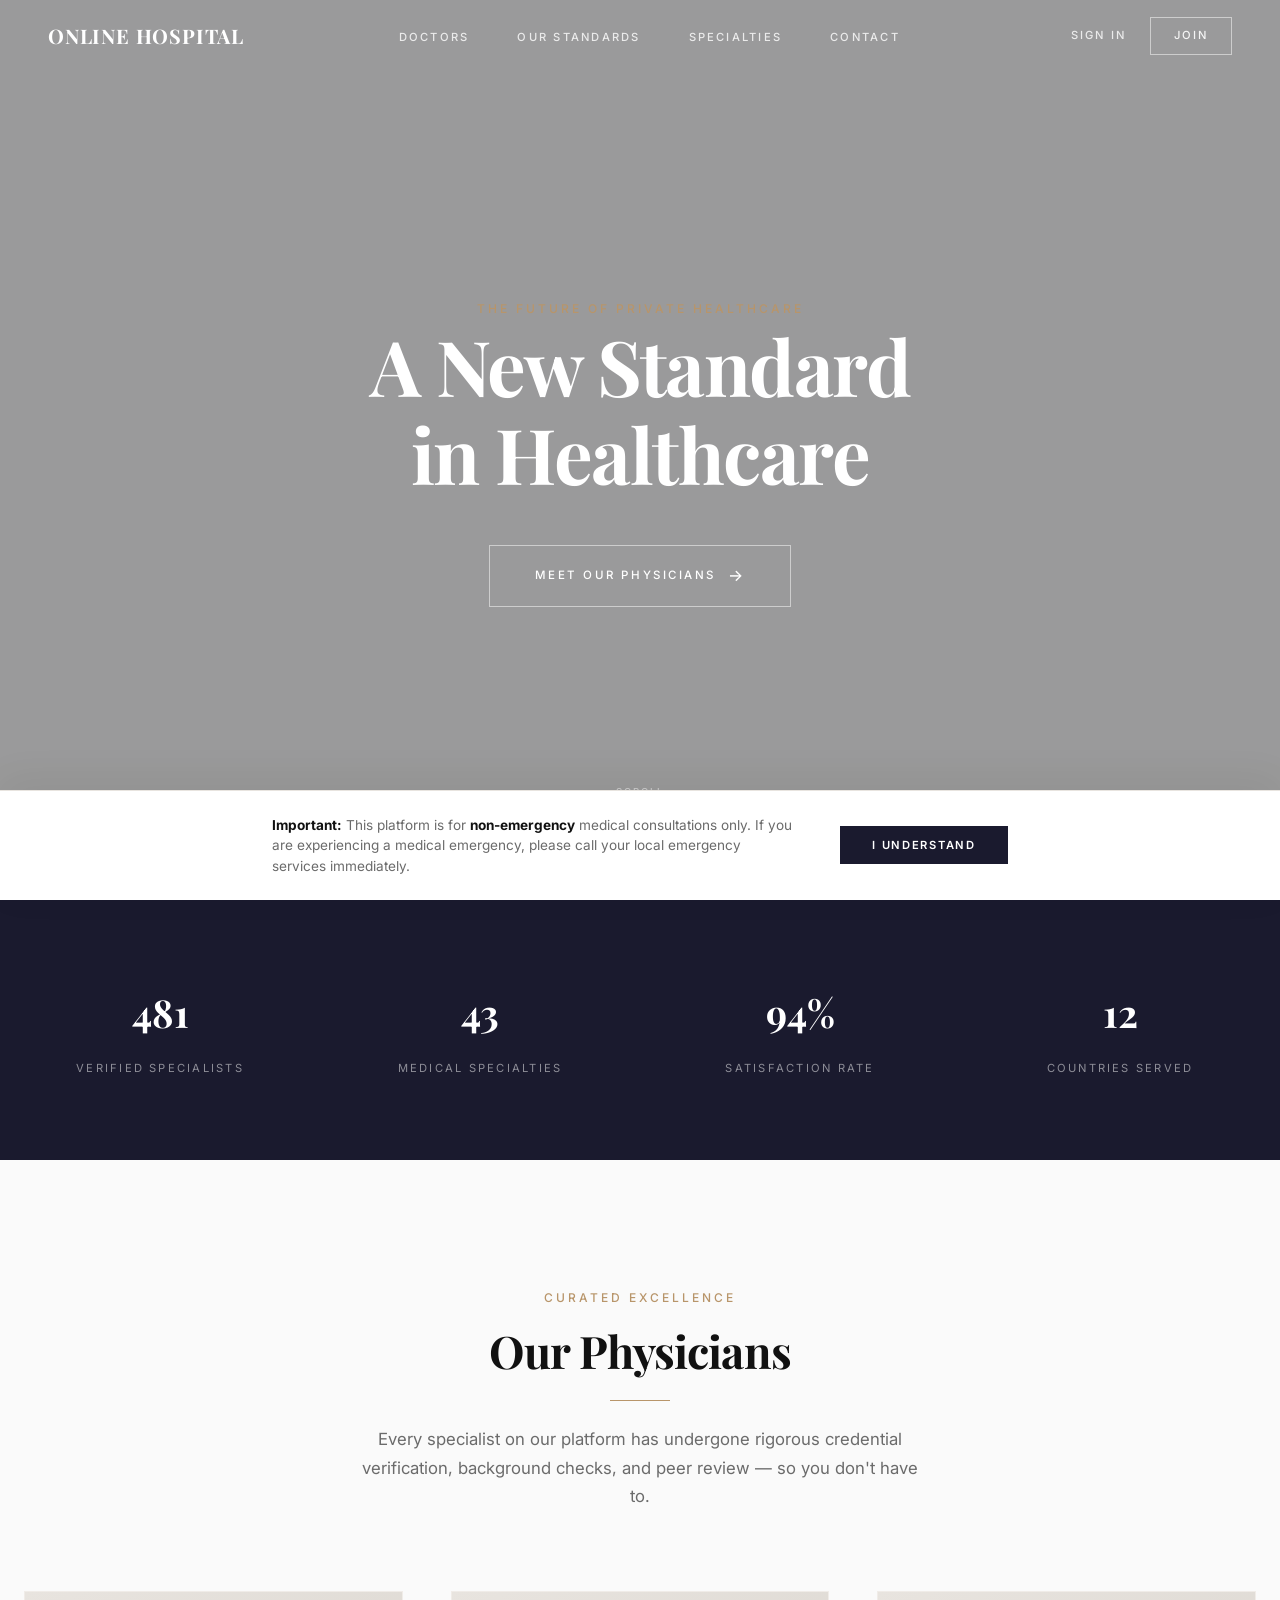
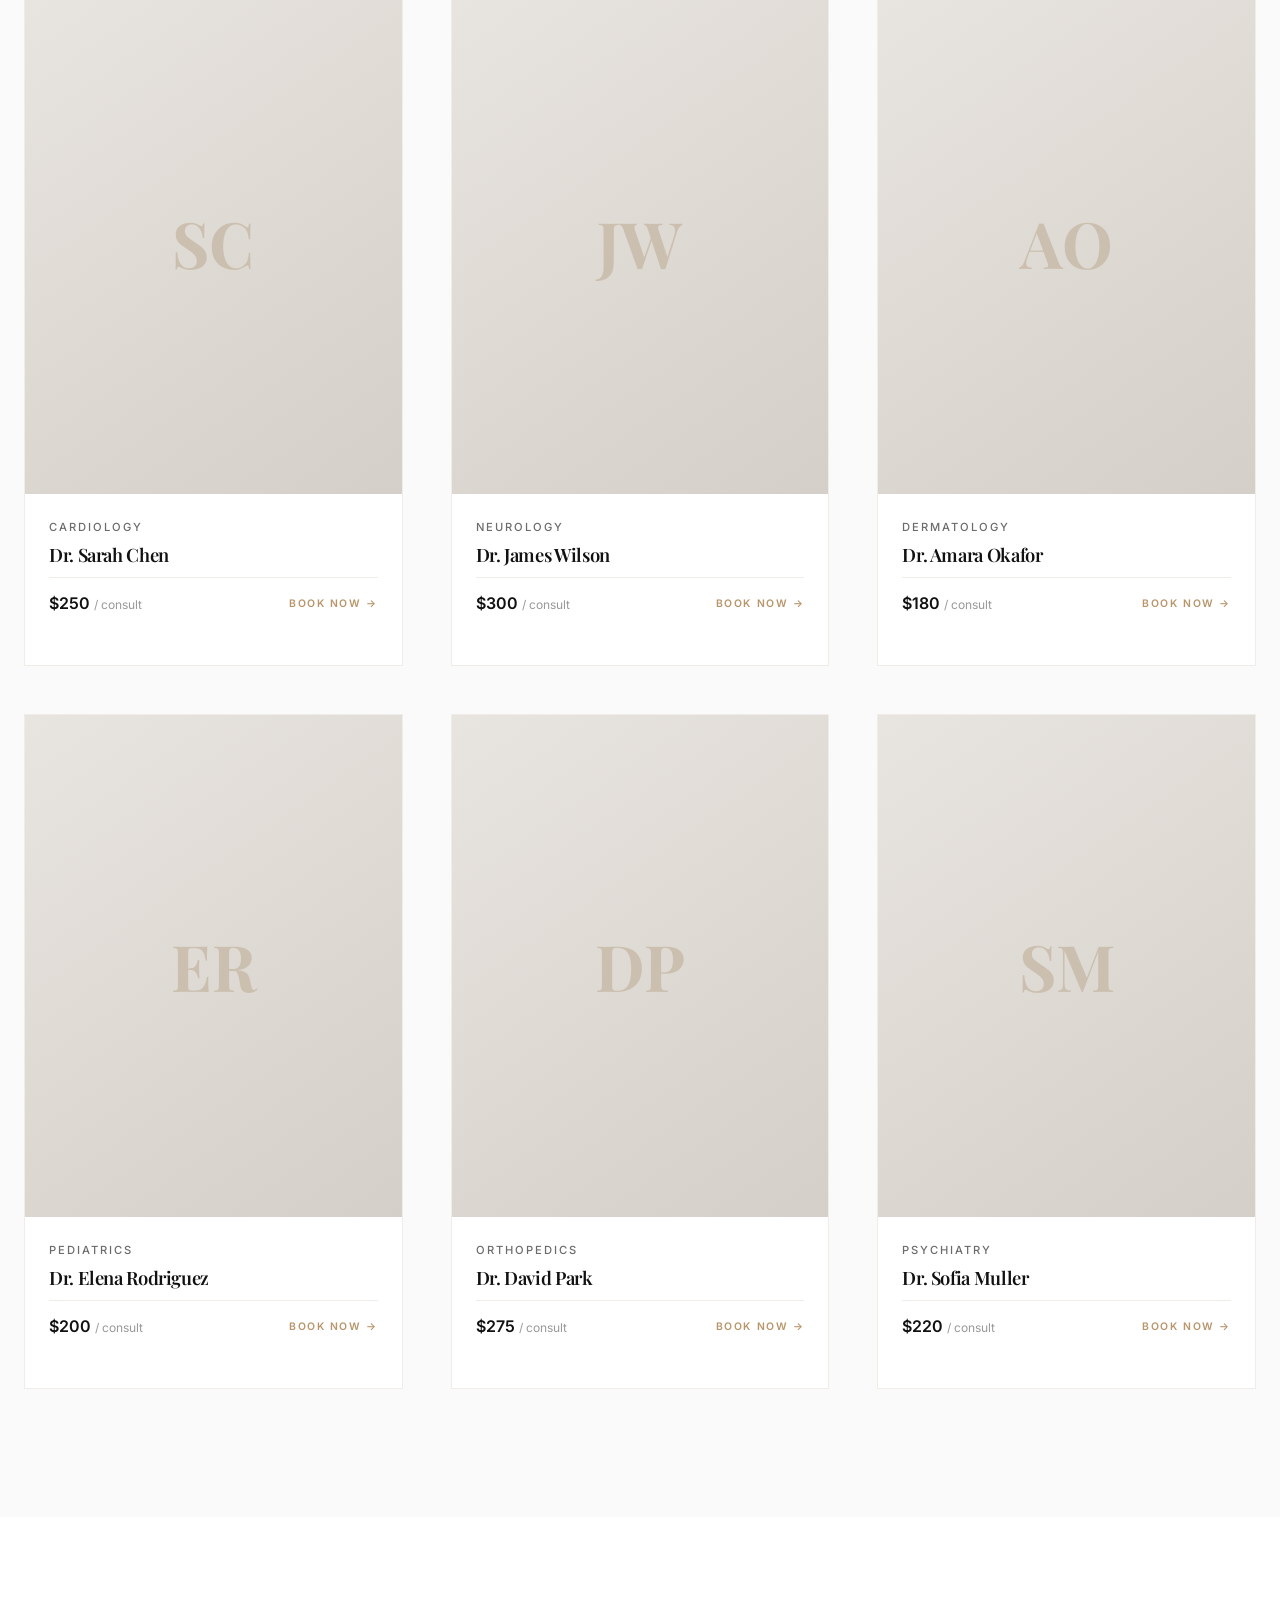
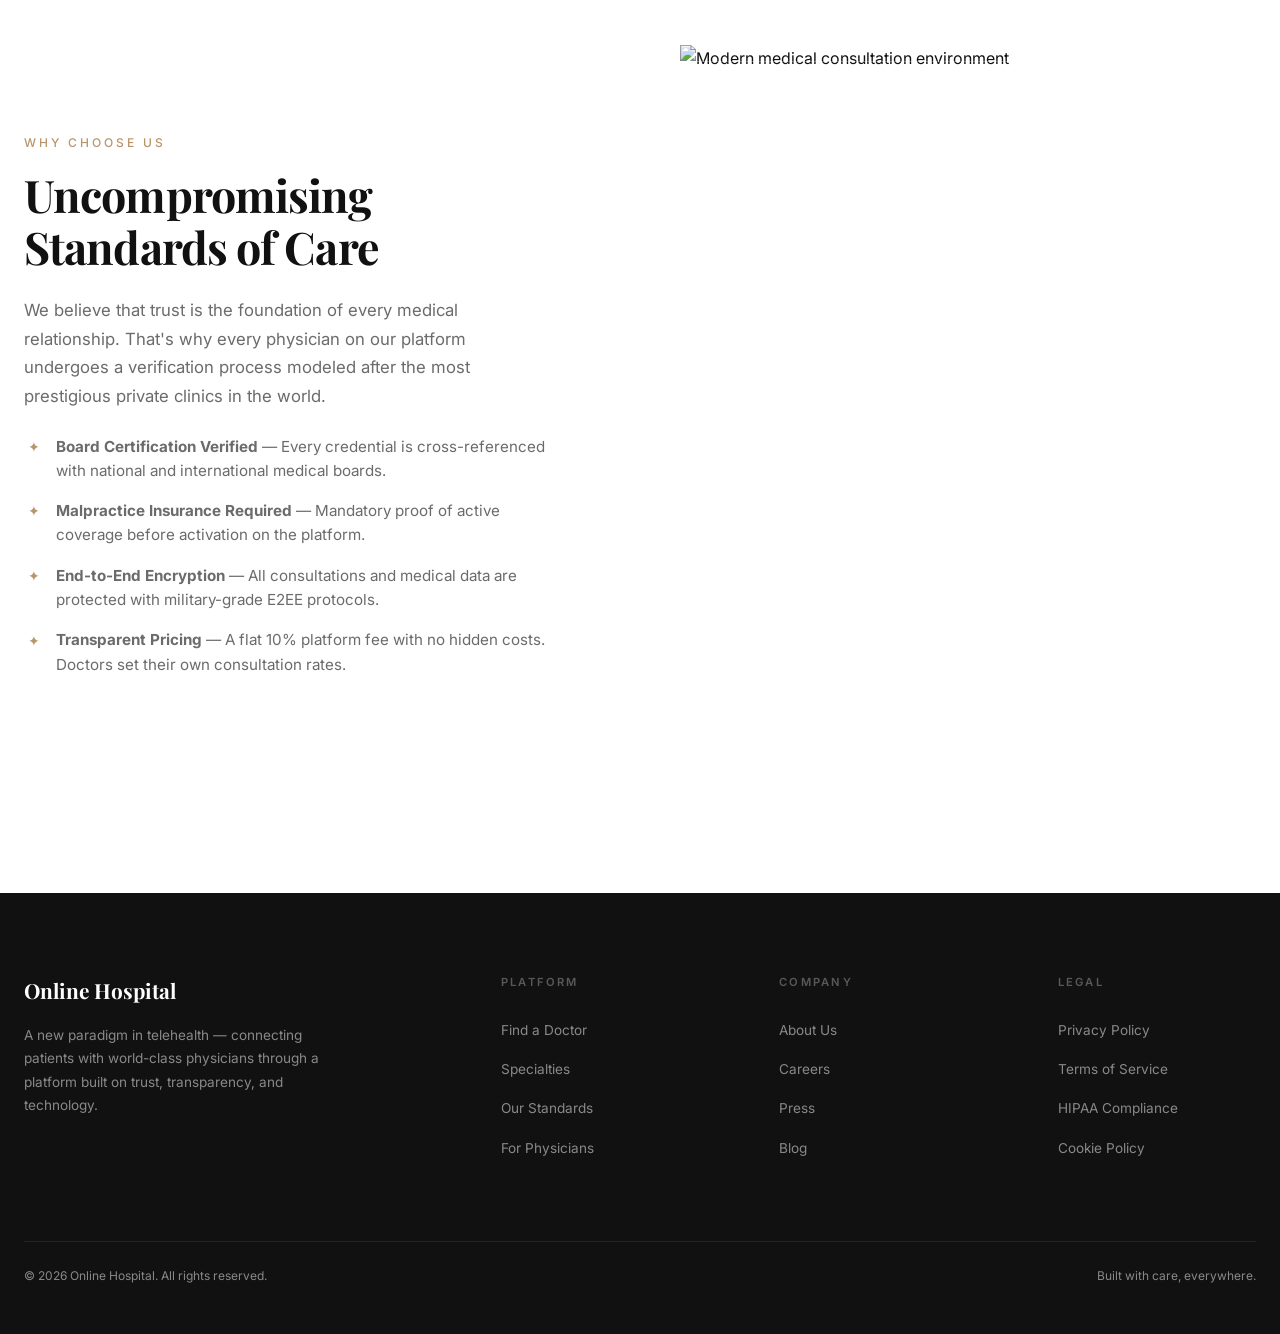
==== commit bb64795e: "Initial Commit: Deployed Mastermind theme with local videos" ====
--- a/index.html
+++ b/index.html
@@ -52,15 +52,13 @@
     <!-- ═══════════════════════════════════════════════
          HERO SECTION
          ═══════════════════════════════════════════════ -->
-    <section class="hero" id="hero">
-        <div class="hero__media">
-            <img src="https://images.unsplash.com/photo-1631217868264-e5b90bb7e133?q=80&w=2791&auto=format&fit=crop"
-                 alt="Modern luxury medical facility"
-                 loading="eager">
-        </div>
-        <div class="hero__overlay"></div>
-
-        <div class="hero__content">
+    <section class="hero" id="hero" style="position: relative; overflow: hidden; background-color: transparent !important; background-image: none !important;">
+        <video autoplay loop muted playsinline style="position: absolute; top: 0; left: 0; width: 100vw; height: 100%; object-fit: cover; z-index: 0; pointer-events: none;">
+          <source src="assets/videos/bg-index.mp4" type="video/mp4">
+        </video>
+        <div style="position: absolute; top: 0; left: 0; width: 100%; height: 100%; background: rgba(10, 10, 12, 0.40); z-index: 1; pointer-events: none;"></div>
+
+        <div class="hero__content" style="position: relative; z-index: 10;">
             <span class="text-overline hero__subtitle">The Future of Private Healthcare</span>
             <h1 class="heading-serif heading-serif--hero hero__title">
                 A New Standard<br>in Healthcare
--- a/css/style.css
+++ b/css/style.css
@@ -1012,3 +1012,4 @@
     gap: var(--space-md);
   }
 }
+
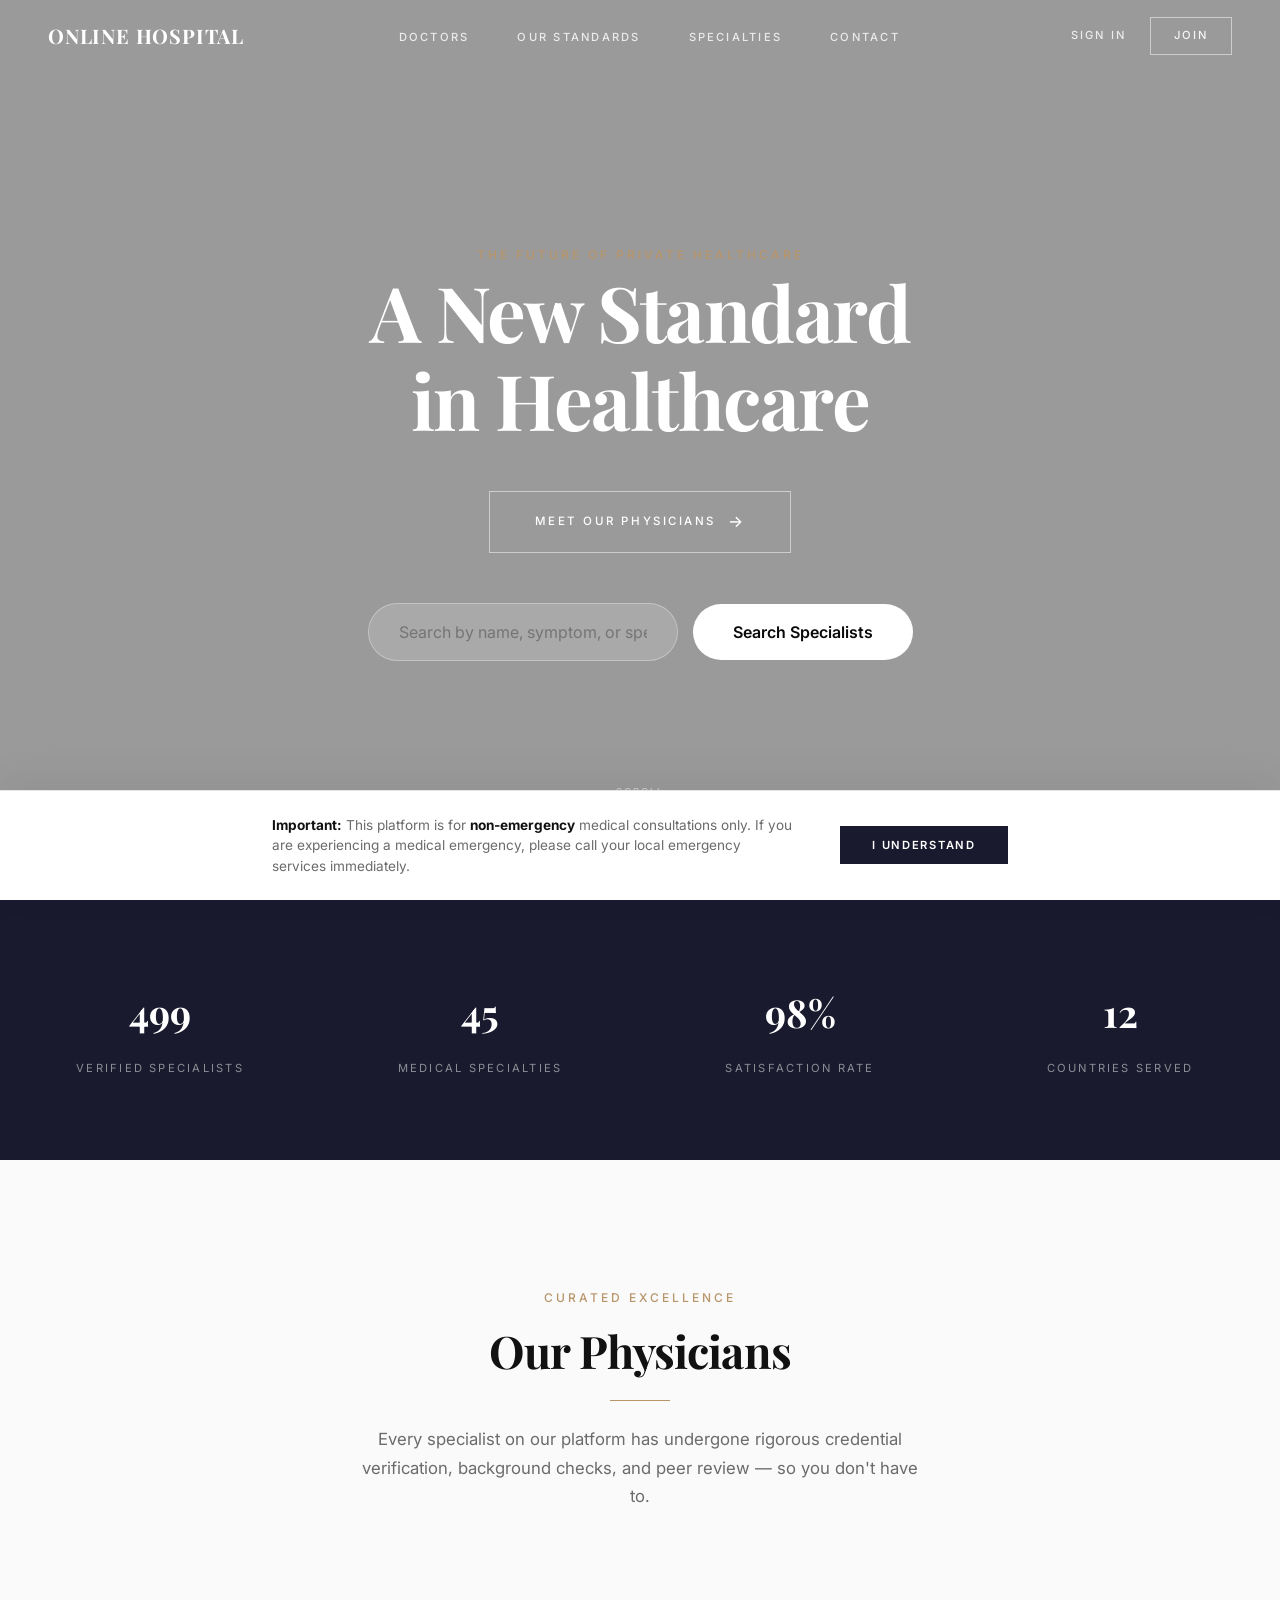
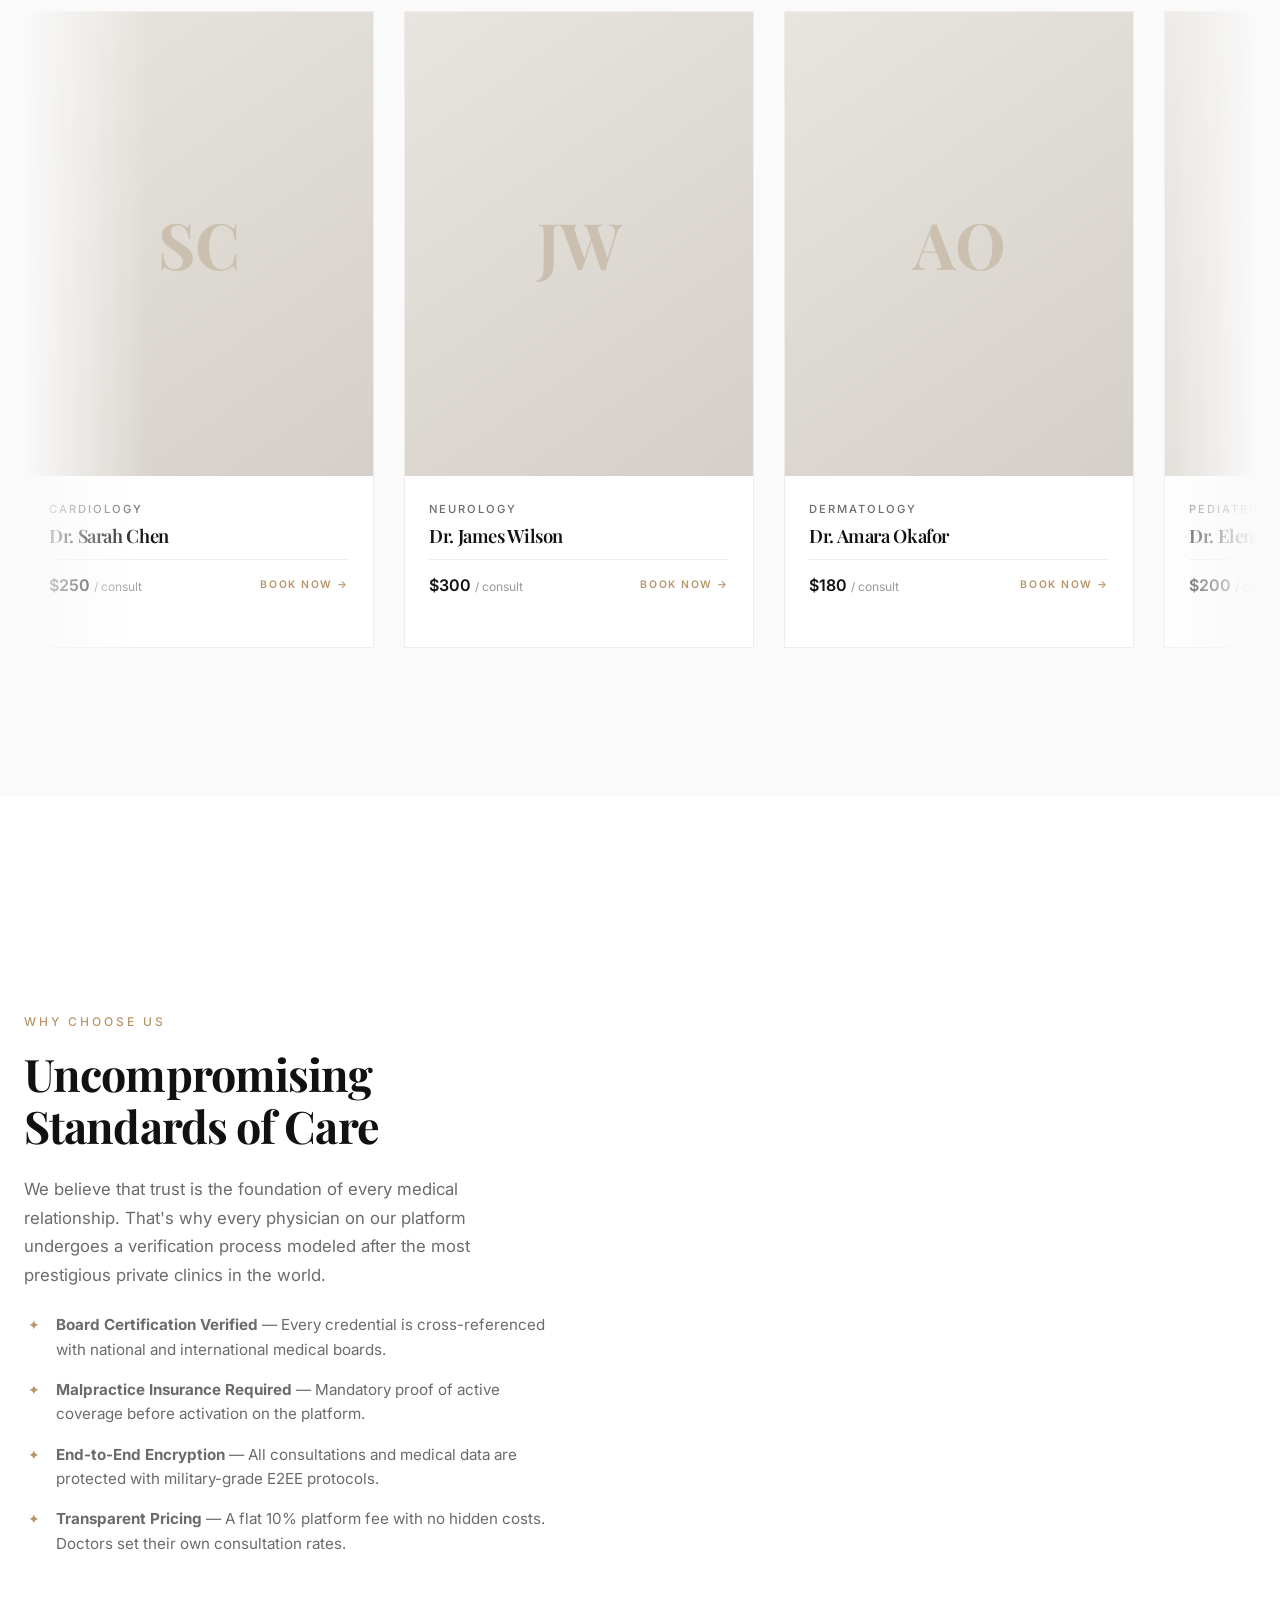
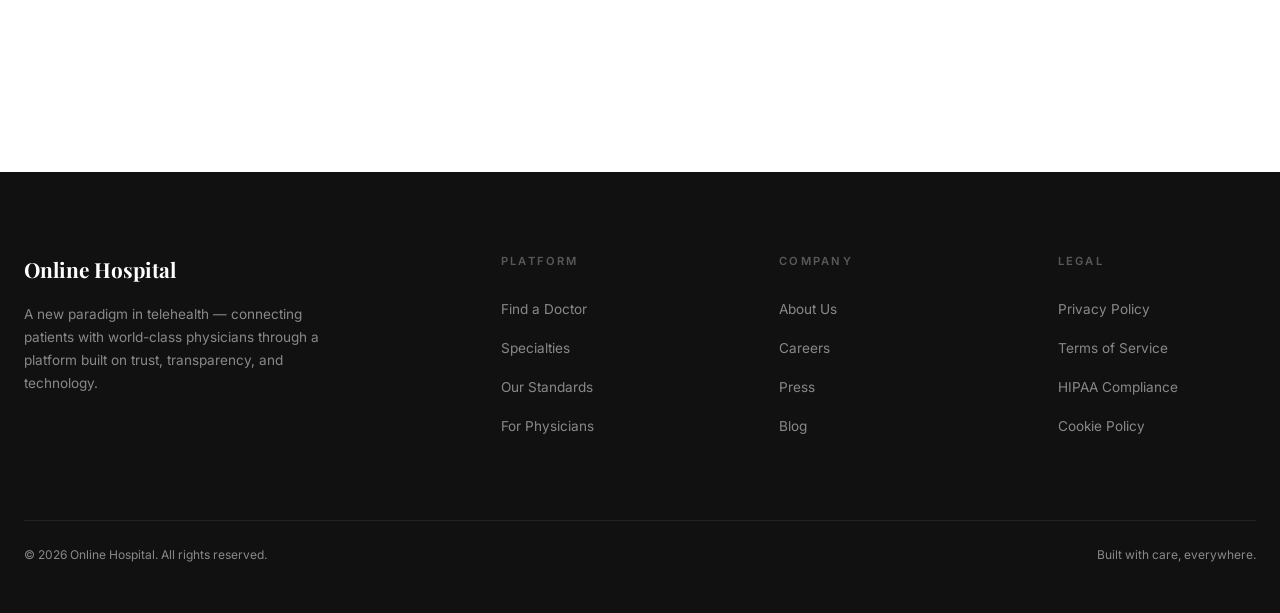
==== commit e8ac81f9: "Final Deploy: Hardwired Auth Guard and Complete Mastermind SPA Architecture" ====
--- a/index.html
+++ b/index.html
@@ -17,6 +17,36 @@
 
     <!-- Favicon (inline SVG) -->
     <link rel="icon" href="data:image/svg+xml,<svg xmlns='http://www.w3.org/2000/svg' viewBox='0 0 100 100'><text y='.9em' font-size='90'>⚕</text></svg>">
+
+    <style>
+        .marquee-wrapper {
+            overflow: hidden;
+            white-space: nowrap;
+            width: 100%;
+            position: relative;
+            -webkit-mask-image: linear-gradient(to right, transparent, black 10%, black 90%, transparent);
+            mask-image: linear-gradient(to right, transparent, black 10%, black 90%, transparent);
+            padding: 20px 0;
+        }
+        .marquee-track {
+            display: inline-flex;
+            gap: 30px;
+            animation: scrollMarquee 30s linear infinite;
+        }
+        .marquee-track:hover {
+            animation-play-state: paused;
+        }
+        @keyframes scrollMarquee {
+            0% { transform: translateX(0); }
+            100% { transform: translateX(calc(-50% - 15px)); }
+        }
+        .marquee-track .doctor-card {
+            flex: 0 0 auto;
+            width: 350px;
+            opacity: 1 !important;
+            transform: none !important;
+        }
+    </style>
 </head>
 
 <body>
@@ -67,6 +97,11 @@
                 Meet Our Physicians
                 <span class="hero__cta-arrow">→</span>
             </a>
+            
+            <form id="hero-search-form" action="patient-dashboard.html" method="GET" style="margin-top: 50px; display: flex; gap: 15px; justify-content: center; align-items: center; width: 100%; max-width: 600px; margin-left: auto; margin-right: auto;">
+                <input type="text" name="query" placeholder="Search by name, symptom, or specialty..." style="flex-grow: 1; padding: 18px 30px; border-radius: 50px; background: rgba(255,255,255,0.15); backdrop-filter: blur(10px); border: 1px solid rgba(255,255,255,0.3); color: white; outline: none; font-family: 'Inter', sans-serif; font-size: 16px;">
+                <button type="submit" style="padding: 18px 40px; border-radius: 50px; background: #fff; color: #0a0a0c; font-weight: 600; border: none; cursor: pointer; transition: all 0.3s ease; font-family: 'Inter', sans-serif; font-size: 16px; white-space: nowrap;">Search Specialists</button>
+            </form>
         </div>
 
         <div class="hero__scroll-indicator">
@@ -160,9 +195,9 @@
                     </ul>
                 </div>
                 <div class="standards__image">
-                    <img src="https://images.unsplash.com/photo-1666214280557-f1b5022eb634?q=80&w=2070&auto=format&fit=crop"
-                         alt="Modern medical consultation environment"
-                         loading="lazy">
+                    <video autoplay loop muted playsinline style="width: 100%; height: 100%; object-fit: cover; border-radius: inherit; display: block;">
+                        <source src="assets/videos/bg-standards.mp4" type="video/mp4">
+                    </video>
                     <div class="standards__image-border"></div>
                 </div>
             </div>
@@ -382,7 +417,7 @@
             const portrait = PORTRAIT_POOL[index % PORTRAIT_POOL.length];
 
             return `
-            <article class="doctor-card animate-on-scroll" data-uuid="${doctor.uuid || ''}">
+            <article class="doctor-card" data-uuid="${doctor.uuid || ''}">
                 <div class="doctor-card__image-wrapper">
                     <img src="${portrait}"
                          alt="Dr. ${displayName}"
@@ -427,32 +462,17 @@
                 { email: 'sofia.muller@hospital.com', specialties: 'Psychiatry', consultation_fee: '220', uuid: 'demo-6' },
             ];
 
-            let html = '<div class="doctor-grid">';
-            demoDoctors.forEach((doc, i) => {
+            // Ensure enough cards for a continuous loop
+            let singleSet = demoDoctors;
+            while(singleSet.length < 8) { singleSet = [...singleSet, ...demoDoctors]; }
+            const list = [...singleSet, ...singleSet];
+
+            let html = '<div class="marquee-wrapper"><div class="marquee-track">';
+            list.forEach((doc, i) => {
                 html += buildDoctorCard(doc, i);
             });
-            html += '</div>';
+            html += '</div></div>';
             doctorsContainer.innerHTML = html;
-
-            // Re-observe new cards for scroll animation
-            requestAnimationFrame(() => {
-                document.querySelectorAll('.doctor-card.animate-on-scroll').forEach(el => {
-                    if ('IntersectionObserver' in window) {
-                        const obs = new IntersectionObserver((entries) => {
-                            entries.forEach(entry => {
-                                if (entry.isIntersecting) {
-                                    entry.target.style.animationDelay = `${Array.from(entry.target.parentElement.children).indexOf(entry.target) * 0.1}s`;
-                                    entry.target.classList.add('animate-on-scroll--visible');
-                                    obs.unobserve(entry.target);
-                                }
-                            });
-                        }, { threshold: 0.1 });
-                        obs.observe(el);
-                    } else {
-                        el.classList.add('animate-on-scroll--visible');
-                    }
-                });
-            });
         }
 
 
@@ -480,24 +500,19 @@
                     return;
                 }
 
-                // Render real doctors
-                let html = '<div class="doctor-grid">';
-                data.records.forEach((doc, i) => {
+                // Render real doctors using infinite marquee
+                let singleSet = data.records;
+                while(singleSet.length < 8) { singleSet = [...singleSet, ...data.records]; }
+                const list = [...singleSet, ...singleSet];
+
+                let html = '<div class="marquee-wrapper"><div class="marquee-track">';
+                list.forEach((doc, i) => {
                     html += buildDoctorCard(doc, i);
                 });
-                html += '</div>';
+                html += '</div></div>';
 
                 setTimeout(() => {
                     doctorsContainer.innerHTML = html;
-
-                    // Stagger card animations
-                    requestAnimationFrame(() => {
-                        document.querySelectorAll('.doctor-card.animate-on-scroll').forEach((el, idx) => {
-                            setTimeout(() => {
-                                el.classList.add('animate-on-scroll--visible');
-                            }, idx * 100);
-                        });
-                    });
                 }, 600);
 
             } catch (err) {
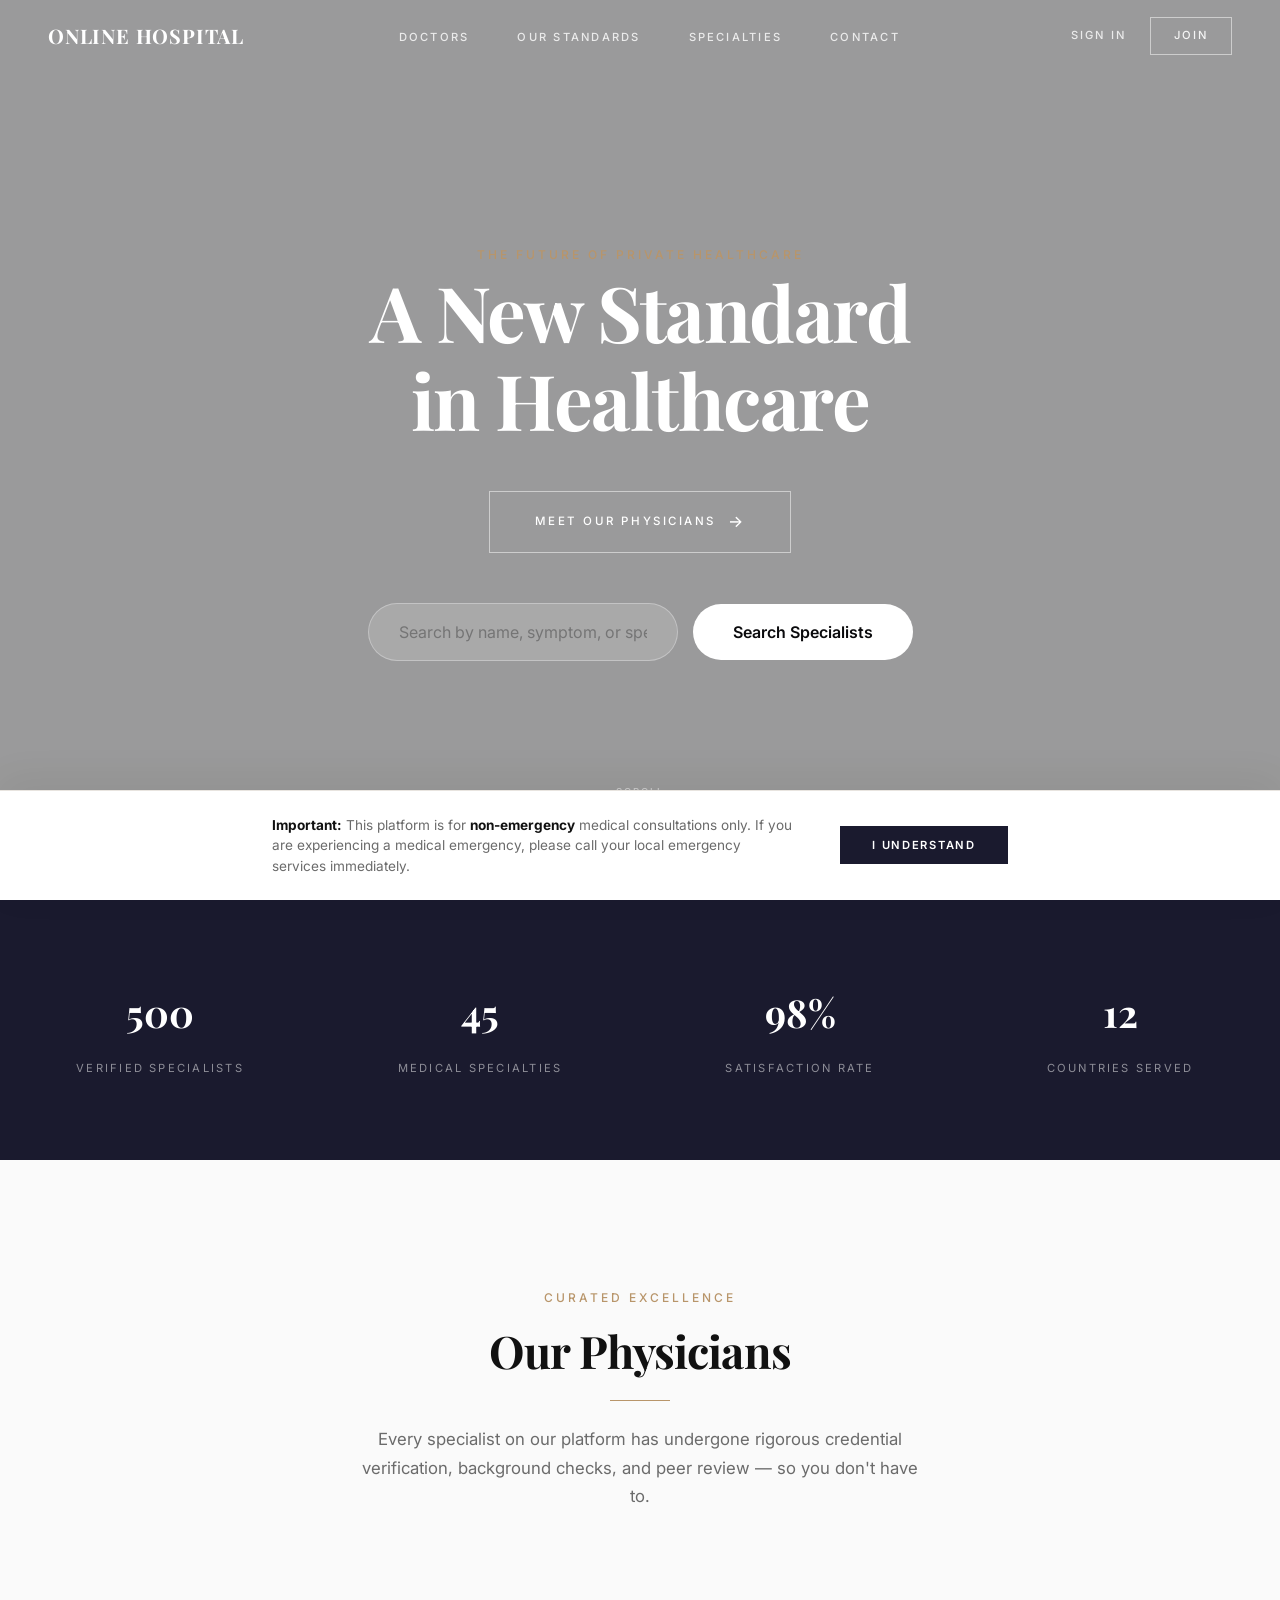
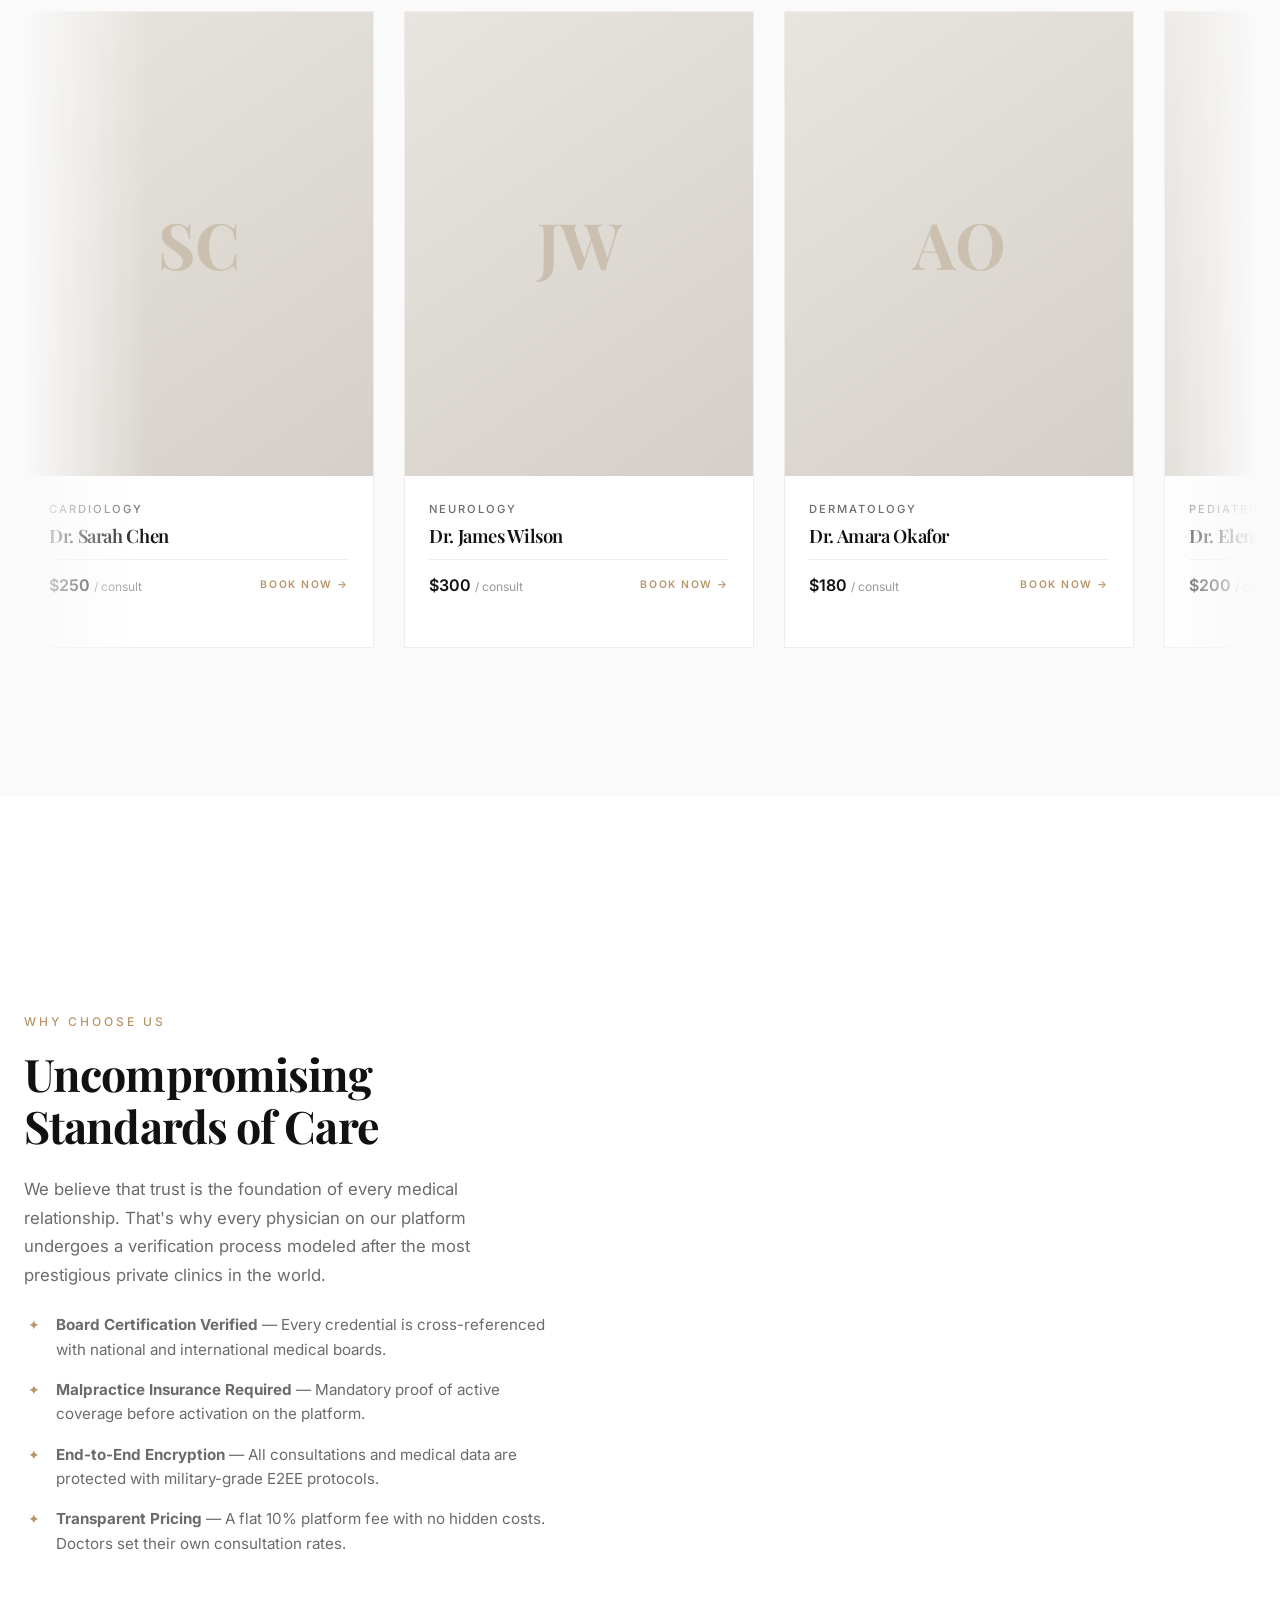
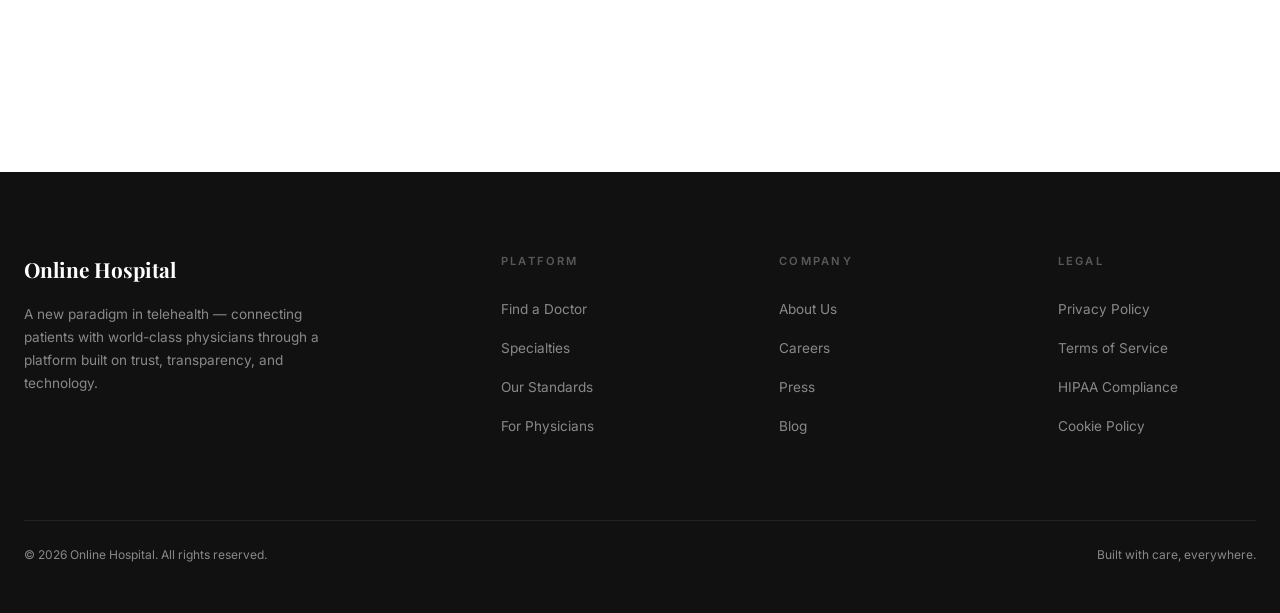
==== commit ba25760d: "Title: Add dedicated doctor search page with Fiverr-like interface Key features implemented: - New f" ====
--- a/index.html
+++ b/index.html
@@ -59,7 +59,7 @@
             <a href="#" class="nav__logo">ONLINE HOSPITAL</a>
 
             <ul class="nav__links">
-                <li><a href="#doctors" class="nav__link">Doctors</a></li>
+                <li><a href="find-doctors.html" class="nav__link">Doctors</a></li>
                 <li><a href="#standards" class="nav__link">Our Standards</a></li>
                 <li><a href="#specialties" class="nav__link">Specialties</a></li>
                 <li><a href="#contact" class="nav__link">Contact</a></li>
@@ -93,13 +93,13 @@
             <h1 class="heading-serif heading-serif--hero hero__title">
                 A New Standard<br>in Healthcare
             </h1>
-            <a href="#doctors" class="hero__cta" id="hero-cta">
+            <a href="find-doctors.html" class="hero__cta" id="hero-cta">
                 Meet Our Physicians
                 <span class="hero__cta-arrow">→</span>
             </a>
             
-            <form id="hero-search-form" action="patient-dashboard.html" method="GET" style="margin-top: 50px; display: flex; gap: 15px; justify-content: center; align-items: center; width: 100%; max-width: 600px; margin-left: auto; margin-right: auto;">
-                <input type="text" name="query" placeholder="Search by name, symptom, or specialty..." style="flex-grow: 1; padding: 18px 30px; border-radius: 50px; background: rgba(255,255,255,0.15); backdrop-filter: blur(10px); border: 1px solid rgba(255,255,255,0.3); color: white; outline: none; font-family: 'Inter', sans-serif; font-size: 16px;">
+            <form id="hero-search-form" action="find-doctors.html" method="GET" style="margin-top: 50px; display: flex; gap: 15px; justify-content: center; align-items: center; width: 100%; max-width: 600px; margin-left: auto; margin-right: auto;">
+                <input type="text" name="q" placeholder="Search by name, symptom, or specialty..." style="flex-grow: 1; padding: 18px 30px; border-radius: 50px; background: rgba(255,255,255,0.15); backdrop-filter: blur(10px); border: 1px solid rgba(255,255,255,0.3); color: white; outline: none; font-family: 'Inter', sans-serif; font-size: 16px;">
                 <button type="submit" style="padding: 18px 40px; border-radius: 50px; background: #fff; color: #0a0a0c; font-weight: 600; border: none; cursor: pointer; transition: all 0.3s ease; font-family: 'Inter', sans-serif; font-size: 16px; white-space: nowrap;">Search Specialists</button>
             </form>
         </div>
@@ -221,7 +221,7 @@
             <div class="footer__col">
                 <div class="footer__col-title">Platform</div>
                 <ul class="footer__links">
-                    <li><a href="#doctors">Find a Doctor</a></li>
+                    <li><a href="find-doctors.html">Find a Doctor</a></li>
                     <li><a href="#specialties">Specialties</a></li>
                     <li><a href="#standards">Our Standards</a></li>
                     <li><a href="#">For Physicians</a></li>
